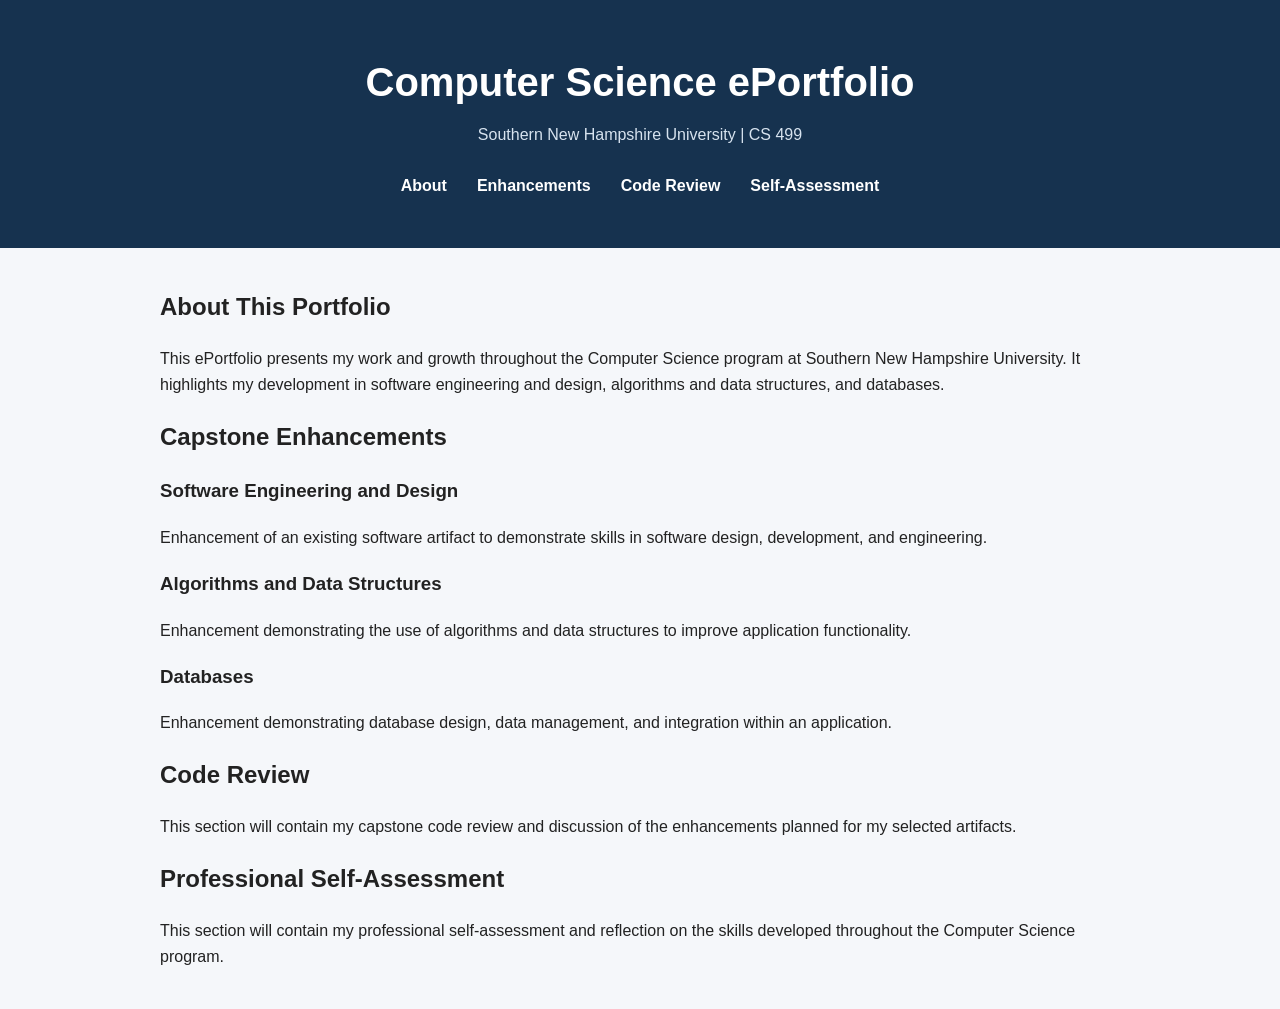
==== index.html @ 61011701 "Enhance index.html with new sections Added sections for enhancements, code review, and self-assessme" ====
<!DOCTYPE html>
<html lang="en">
<head>
    <meta charset="UTF-8">
    <meta name="viewport" content="width=device-width, initial-scale=1.0">
    <title>Computer Science ePortfolio</title>
    <link rel="stylesheet" href="css/style.css">
</head>
<body>
    <header class="site-header">
        <div class="header-content">
            <h1>Computer Science ePortfolio</h1>
            <p>Southern New Hampshire University | CS 499</p>
            
            <nav>
                <a href="#about">About</a>
                <a href="#enhancements">Enhancements</a>
                <a href="#code-review">Code Review</a>
                <a href="#self-assessment">Self-Assessment</a>
            </nav>
        </div>
    </header>

<main>
    <section id="about">
        <h2>About This Portfolio</h2>
        <p>
            This ePortfolio presents my work and growth throughout the
            Computer Science program at Southern New Hampshire University.
            It highlights my development in software engineering and design,
            algorithms and data structures, and databases.
        </p>
    </section>

    <section id="enhancements">
        <h2>Capstone Enhancements</h2>

        <div class="enhancement-grid">
            <article class="enhancement-card">
                <h3>Software Engineering and Design</h3>
                <p>
                    Enhancement of an existing software artifact to demonstrate
                    skills in software design, development, and engineering.
                </p>
            </article>

            <article class="enhancement-card">
                <h3>Algorithms and Data Structures</h3>
                <p>
                    Enhancement demonstrating the use of algorithms and data
                    structures to improve application functionality.
                </p>
            </article>

            <article class="enhancement-card">
                <h3>Databases</h3>
                <p>
                    Enhancement demonstrating database design, data management,
                    and integration within an application.
                </p>
            </article>
        </div>
    </section>

    <section id="code-review">
        <h2>Code Review</h2>
        <p>
            This section will contain my capstone code review and discussion
            of the enhancements planned for my selected artifacts.
        </p>
    </section>

    <section id="self-assessment">
        <h2>Professional Self-Assessment</h2>
        <p>
            This section will contain my professional self-assessment and
            reflection on the skills developed throughout the Computer Science
            program.
        </p>
    </section>
</main>
</body>
</html>
---- css/style.css ----
* {
    box-sizing: border-box;
}

body {
    margin: 0;
    font-family: Arial, Helvetica, sans-serif;
    line-height: 1.6;
    color: #222;
    background-color: #f5f7fa;
}

.site-header {
    background-color: #16324f;
    color: white;
    padding: 50px 20px;
    text-align: center;
}

.header-content {
    max-width: 1000px;
    margin: 0 auto;
}

.site-header h1 {
    margin: 0;
    font-size: 2.5rem;
}

.site-header p {
    margin: 8px 0 25px;
    color: #d7e3ef;
}

nav {
    display: flex;
    justify-content: center;
    gap: 30px;
    flex-wrap: wrap;
}

nav a {
    color: white;
    text-decoration: none;
    font-weight: bold;
}

nav a:hover {
    text-decoration: underline;
}

main {
    max-width: 1000px;
    margin: 40px auto;
    padding: 0 20px;
}
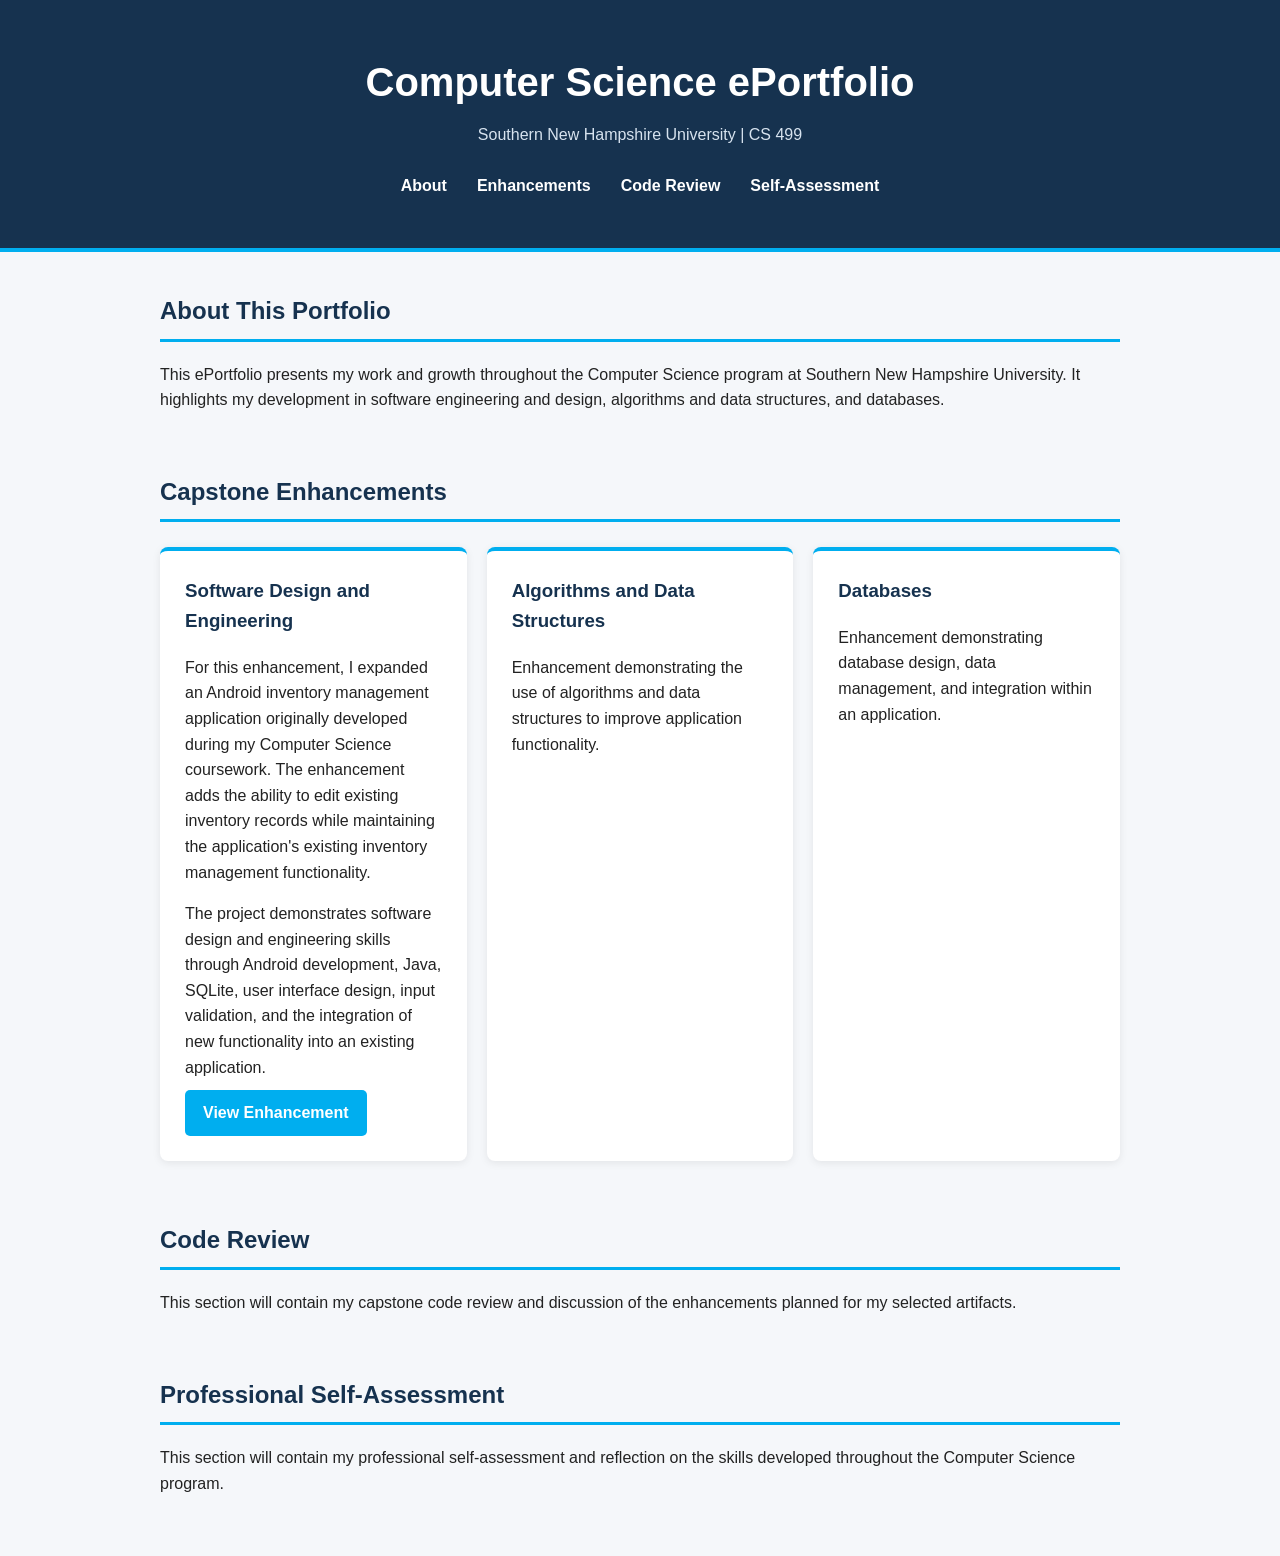
==== commit 4f028afc: "Revise enhancement description for clarity Expanded the description of the software enhancement proj" ====
--- a/index.html
+++ b/index.html
@@ -37,12 +37,27 @@
 
         <div class="enhancement-grid">
             <article class="enhancement-card">
-                <h3>Software Engineering and Design</h3>
-                <p>
-                    Enhancement of an existing software artifact to demonstrate
-                    skills in software design, development, and engineering.
-                </p>
-            </article>
+    <h3>Software Design and Engineering</h3>
+
+    <p>
+        For this enhancement, I expanded an Android inventory management
+        application originally developed during my Computer Science
+        coursework. The enhancement adds the ability to edit existing
+        inventory records while maintaining the application's existing
+        inventory management functionality.
+    </p>
+
+    <p>
+        The project demonstrates software design and engineering skills
+        through Android development, Java, SQLite, user interface design,
+        input validation, and the integration of new functionality into
+        an existing application.
+    </p>
+
+    <a href="software-engineering.html" class="button">
+        View Enhancement
+    </a>
+</article>
 
             <article class="enhancement-card">
                 <h3>Algorithms and Data Structures</h3>
--- a/css/style.css
+++ b/css/style.css
@@ -1,5 +1,9 @@
 * {
     box-sizing: border-box;
+}
+
+html {
+    scroll-behavior: smooth;
 }
 
 body {
@@ -10,11 +14,17 @@
     background-color: #f5f7fa;
 }
 
+
+/* ================================
+   Header
+   ================================ */
+
 .site-header {
     background-color: #16324f;
     color: white;
     padding: 50px 20px;
     text-align: center;
+    border-bottom: 4px solid #00AEEF;
 }
 
 .header-content {
@@ -31,6 +41,11 @@
     margin: 8px 0 25px;
     color: #d7e3ef;
 }
+
+
+/* ================================
+   Navigation
+   ================================ */
 
 nav {
     display: flex;
@@ -43,14 +58,156 @@
     color: white;
     text-decoration: none;
     font-weight: bold;
+    transition: color 0.2s ease;
 }
 
 nav a:hover {
-    text-decoration: underline;
-}
+    color: #00AEEF;
+}
+
+
+/* ================================
+   Main Content
+   ================================ */
 
 main {
     max-width: 1000px;
     margin: 40px auto;
     padding: 0 20px;
 }
+
+section {
+    margin-bottom: 60px;
+    scroll-margin-top: 20px;
+}
+
+section h2 {
+    color: #16324f;
+    border-bottom: 3px solid #00AEEF;
+    padding-bottom: 8px;
+    margin-bottom: 20px;
+}
+
+
+/* ================================
+   Enhancement Cards
+   ================================ */
+
+.enhancement-grid {
+    display: grid;
+    grid-template-columns: repeat(3, 1fr);
+    gap: 20px;
+    margin-top: 25px;
+}
+
+.enhancement-card {
+    background-color: white;
+    padding: 25px;
+    border-radius: 8px;
+    border-top: 4px solid #00AEEF;
+    box-shadow: 0 2px 8px rgba(0, 0, 0, 0.08);
+    transition:
+        transform 0.2s ease,
+        box-shadow 0.2s ease;
+}
+
+.enhancement-card:hover {
+    transform: translateY(-4px);
+    box-shadow: 0 6px 16px rgba(0, 0, 0, 0.12);
+}
+
+.enhancement-card h3 {
+    margin-top: 0;
+    color: #16324f;
+}
+
+.enhancement-card p {
+    margin-bottom: 0;
+}
+
+
+/* ================================
+   Links
+   ================================ */
+
+main a {
+    color: #007fae;
+    text-decoration: none;
+}
+
+main a:hover {
+    color: #00AEEF;
+    text-decoration: underline;
+}
+
+
+/* ================================
+   Buttons
+   ================================ */
+
+.button {
+    display: inline-block;
+    background-color: #00AEEF;
+    color: #ffffff;
+    padding: 10px 18px;
+    margin-top: 10px;
+    border-radius: 5px;
+    text-decoration: none;
+    font-weight: bold;
+    transition:
+        background-color 0.2s ease,
+        transform 0.2s ease;
+}
+
+.button:hover {
+    background-color: #008fc4;
+    color: #ffffff;
+    text-decoration: none;
+    transform: translateY(-2px);
+}
+
+
+/* ================================
+   Footer
+   ================================ */
+
+footer {
+    background-color: #16324f;
+    color: #d7e3ef;
+    text-align: center;
+    padding: 25px 20px;
+    margin-top: 60px;
+    border-top: 4px solid #00AEEF;
+}
+
+footer p {
+    margin: 0;
+}
+
+
+/* ================================
+   Mobile / Responsive Layout
+   ================================ */
+
+@media (max-width: 750px) {
+
+    .site-header {
+        padding: 35px 20px;
+    }
+
+    .site-header h1 {
+        font-size: 2rem;
+    }
+
+    nav {
+        gap: 15px;
+    }
+
+    .enhancement-grid {
+        grid-template-columns: 1fr;
+    }
+
+    main {
+        margin-top: 30px;
+    }
+}
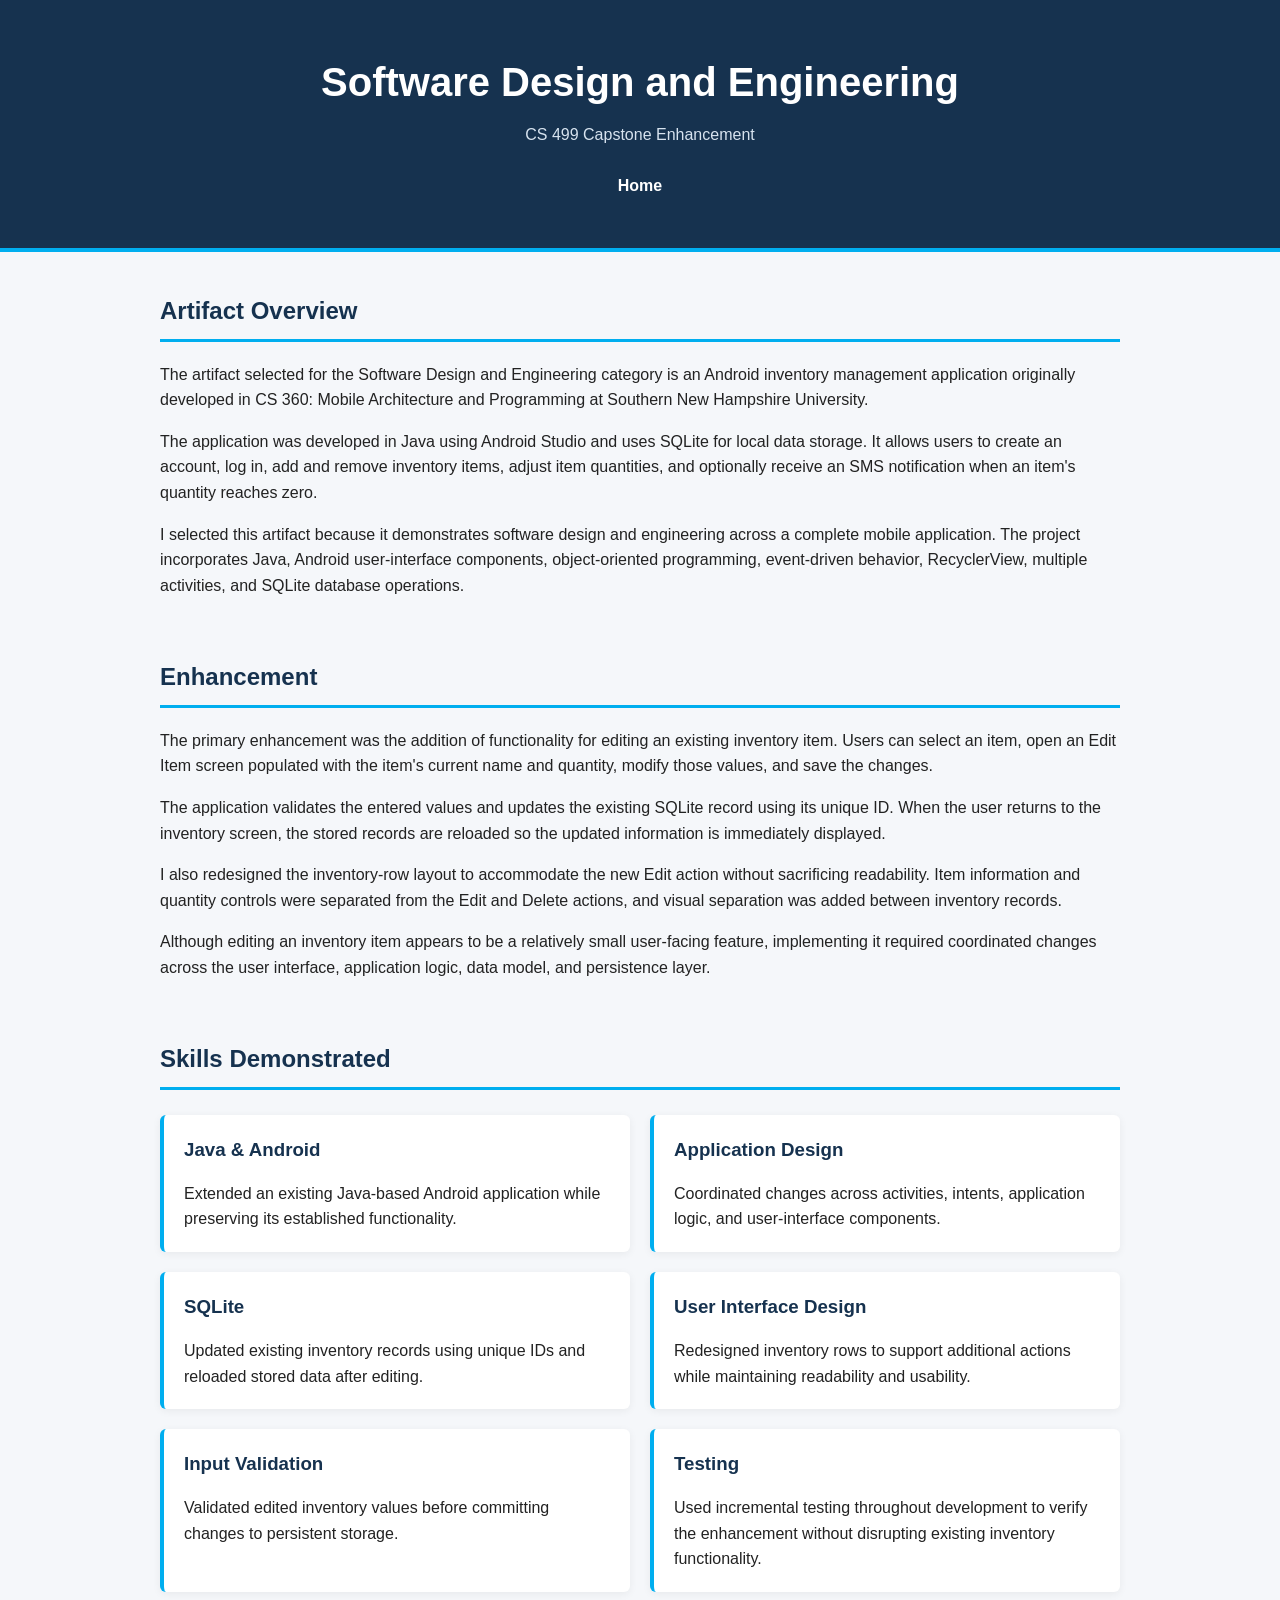
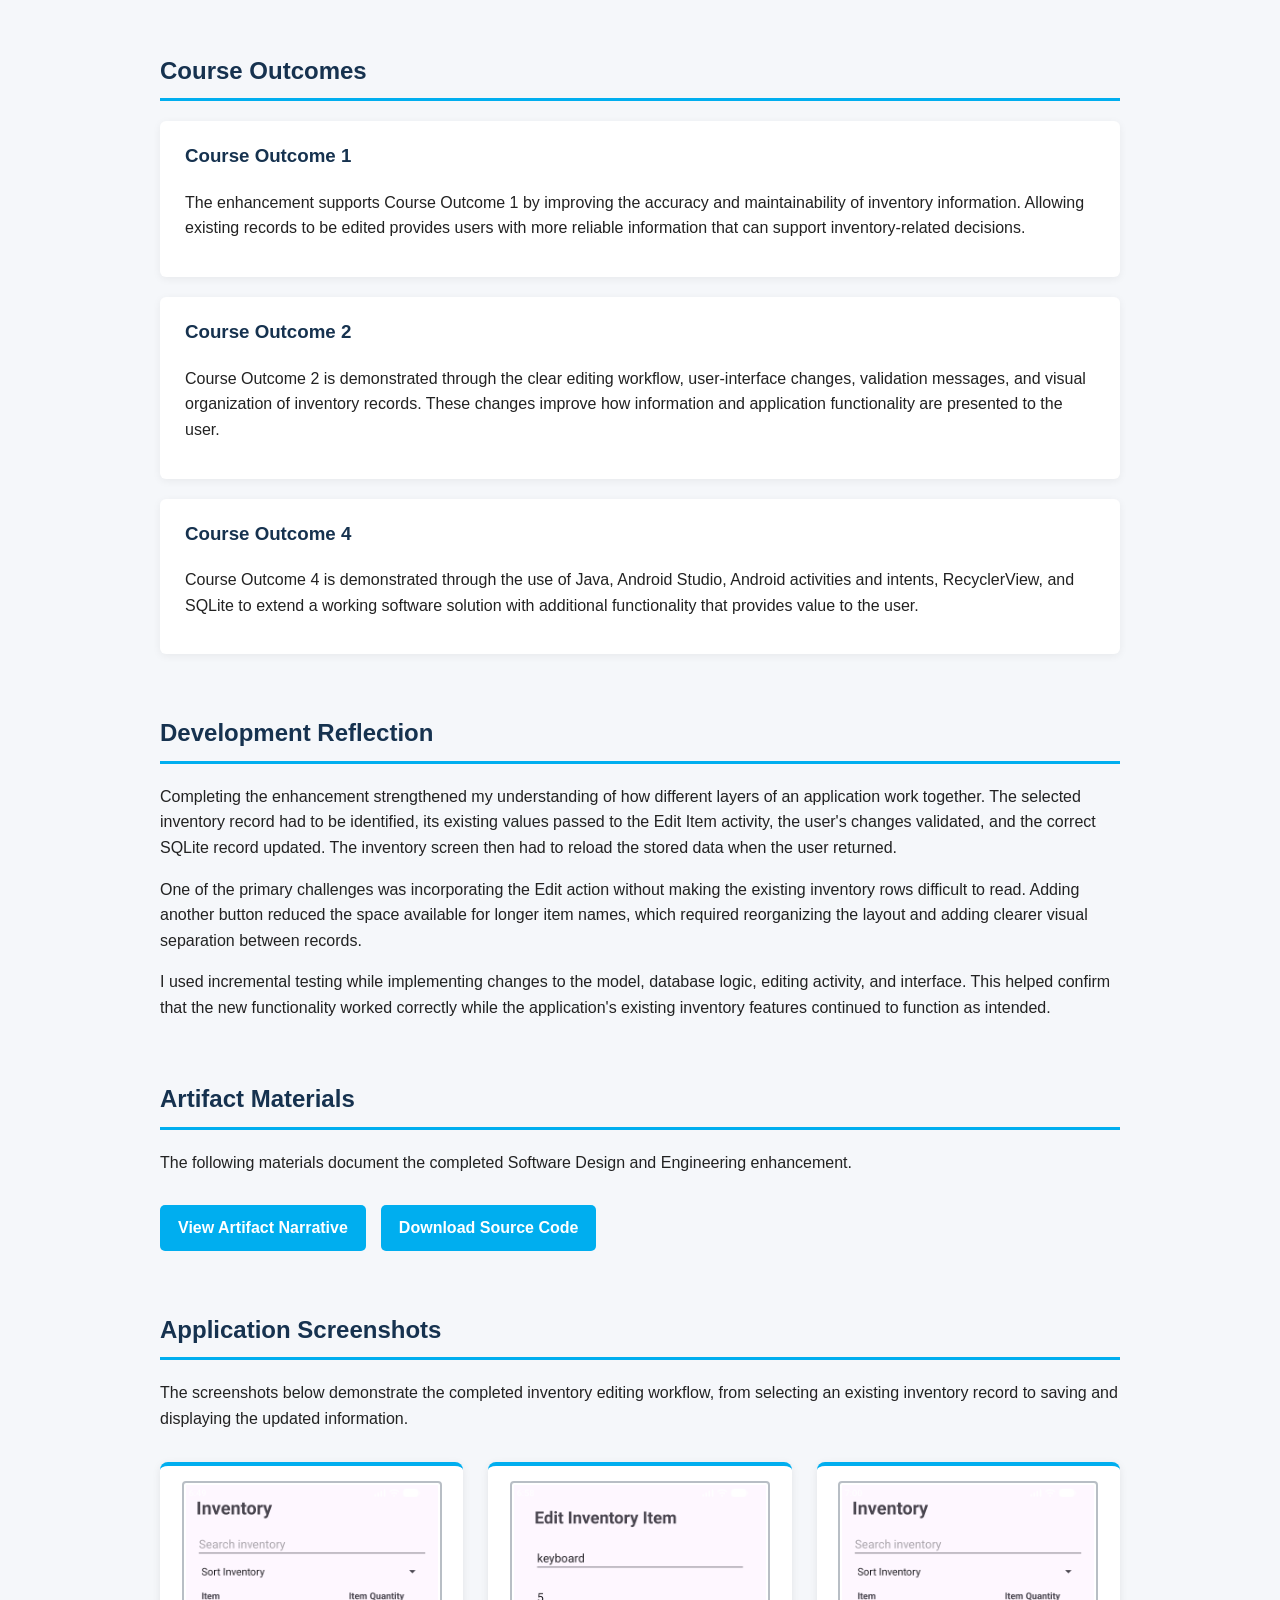
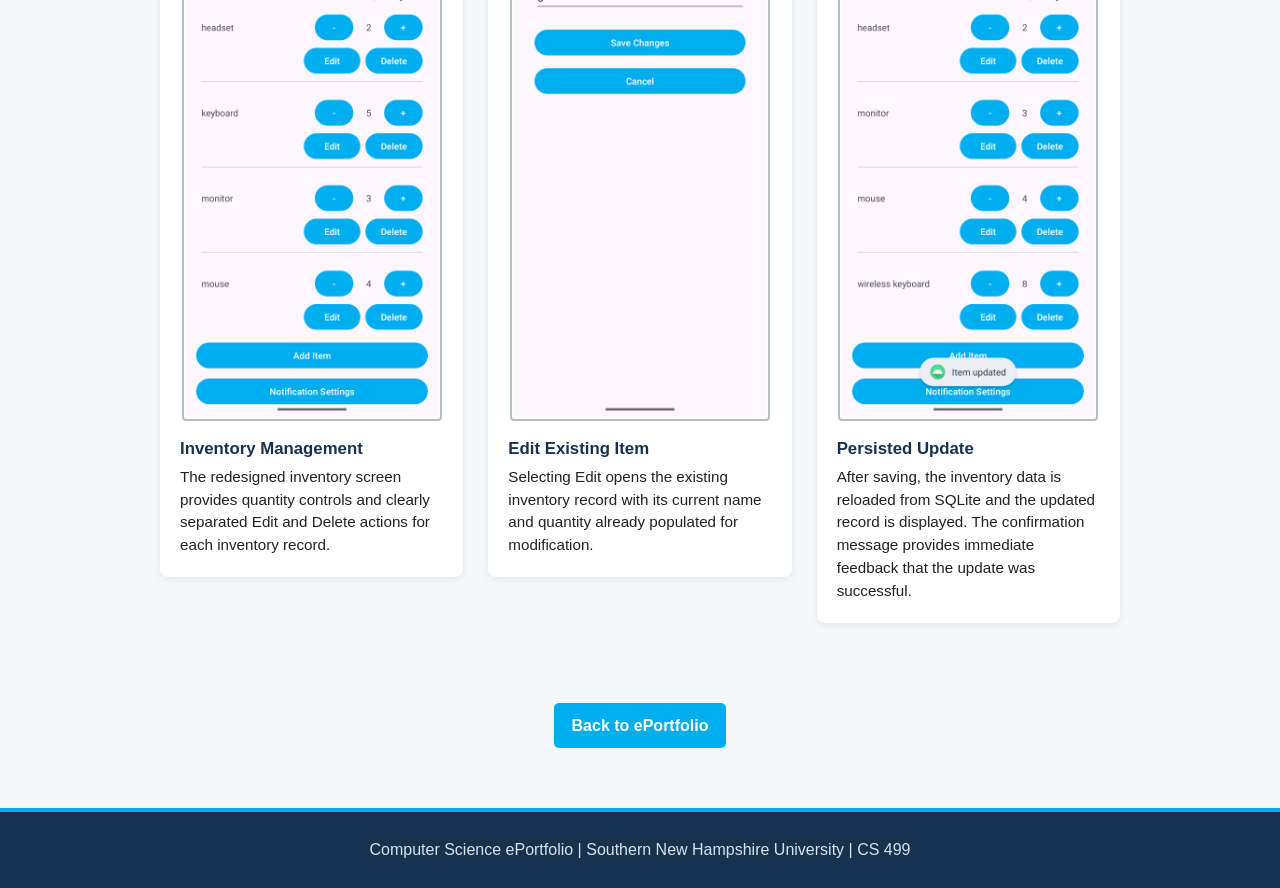
==== commit 727f3a42: "Revise ePortfolio for Software Design and Engineering Updated the title and header content to reflec" ====
--- a/index.html
+++ b/index.html
@@ -3,96 +3,310 @@
 <head>
     <meta charset="UTF-8">
     <meta name="viewport" content="width=device-width, initial-scale=1.0">
-    <title>Computer Science ePortfolio</title>
+
+    <title>Software Design and Engineering | Computer Science ePortfolio</title>
+
     <link rel="stylesheet" href="css/style.css">
 </head>
+
 <body>
+
     <header class="site-header">
         <div class="header-content">
-            <h1>Computer Science ePortfolio</h1>
-            <p>Southern New Hampshire University | CS 499</p>
-            
+            <h1>Software Design and Engineering</h1>
+            <p>CS 499 Capstone Enhancement</p>
+
             <nav>
-                <a href="#about">About</a>
-                <a href="#enhancements">Enhancements</a>
-                <a href="#code-review">Code Review</a>
-                <a href="#self-assessment">Self-Assessment</a>
+                <a href="index.html">Home</a>
             </nav>
         </div>
     </header>
 
-<main>
-    <section id="about">
-        <h2>About This Portfolio</h2>
+
+    <main>
+
+        <!-- Artifact Overview -->
+        <section id="overview">
+            <h2>Artifact Overview</h2>
+
+            <p>
+                The artifact selected for the Software Design and Engineering
+                category is an Android inventory management application
+                originally developed in CS 360: Mobile Architecture and
+                Programming at Southern New Hampshire University.
+            </p>
+
+            <p>
+                The application was developed in Java using Android Studio and
+                uses SQLite for local data storage. It allows users to create
+                an account, log in, add and remove inventory items, adjust item
+                quantities, and optionally receive an SMS notification when an
+                item's quantity reaches zero.
+            </p>
+
+            <p>
+                I selected this artifact because it demonstrates software
+                design and engineering across a complete mobile application.
+                The project incorporates Java, Android user-interface
+                components, object-oriented programming, event-driven
+                behavior, RecyclerView, multiple activities, and SQLite
+                database operations.
+            </p>
+        </section>
+
+
+        <!-- Enhancement -->
+        <section id="enhancement">
+            <h2>Enhancement</h2>
+
+            <p>
+                The primary enhancement was the addition of functionality for
+                editing an existing inventory item. Users can select an item,
+                open an Edit Item screen populated with the item's current name
+                and quantity, modify those values, and save the changes.
+            </p>
+
+            <p>
+                The application validates the entered values and updates the
+                existing SQLite record using its unique ID. When the user
+                returns to the inventory screen, the stored records are
+                reloaded so the updated information is immediately displayed.
+            </p>
+
+            <p>
+                I also redesigned the inventory-row layout to accommodate the
+                new Edit action without sacrificing readability. Item
+                information and quantity controls were separated from the Edit
+                and Delete actions, and visual separation was added between
+                inventory records.
+            </p>
+
+            <p>
+                Although editing an inventory item appears to be a relatively
+                small user-facing feature, implementing it required coordinated
+                changes across the user interface, application logic, data
+                model, and persistence layer.
+            </p>
+        </section>
+
+
+        <!-- Skills -->
+        <section id="skills">
+            <h2>Skills Demonstrated</h2>
+
+            <div class="skills-grid">
+
+                <div class="skill-item">
+                    <h3>Java & Android</h3>
+                    <p>
+                        Extended an existing Java-based Android application
+                        while preserving its established functionality.
+                    </p>
+                </div>
+
+                <div class="skill-item">
+                    <h3>Application Design</h3>
+                    <p>
+                        Coordinated changes across activities, intents,
+                        application logic, and user-interface components.
+                    </p>
+                </div>
+
+                <div class="skill-item">
+                    <h3>SQLite</h3>
+                    <p>
+                        Updated existing inventory records using unique IDs and
+                        reloaded stored data after editing.
+                    </p>
+                </div>
+
+                <div class="skill-item">
+                    <h3>User Interface Design</h3>
+                    <p>
+                        Redesigned inventory rows to support additional actions
+                        while maintaining readability and usability.
+                    </p>
+                </div>
+
+                <div class="skill-item">
+                    <h3>Input Validation</h3>
+                    <p>
+                        Validated edited inventory values before committing
+                        changes to persistent storage.
+                    </p>
+                </div>
+
+                <div class="skill-item">
+                    <h3>Testing</h3>
+                    <p>
+                        Used incremental testing throughout development to
+                        verify the enhancement without disrupting existing
+                        inventory functionality.
+                    </p>
+                </div>
+
+            </div>
+        </section>
+
+
+        <!-- Course Outcomes -->
+        <section id="outcomes">
+            <h2>Course Outcomes</h2>
+
+            <div class="outcome">
+                <h3>Course Outcome 1</h3>
+
+                <p>
+                    The enhancement supports Course Outcome 1 by improving the
+                    accuracy and maintainability of inventory information.
+                    Allowing existing records to be edited provides users with
+                    more reliable information that can support
+                    inventory-related decisions.
+                </p>
+            </div>
+
+            <div class="outcome">
+                <h3>Course Outcome 2</h3>
+
+                <p>
+                    Course Outcome 2 is demonstrated through the clear editing
+                    workflow, user-interface changes, validation messages, and
+                    visual organization of inventory records. These changes
+                    improve how information and application functionality are
+                    presented to the user.
+                </p>
+            </div>
+
+            <div class="outcome">
+                <h3>Course Outcome 4</h3>
+
+                <p>
+                    Course Outcome 4 is demonstrated through the use of Java,
+                    Android Studio, Android activities and intents,
+                    RecyclerView, and SQLite to extend a working software
+                    solution with additional functionality that provides value
+                    to the user.
+                </p>
+            </div>
+        </section>
+
+
+        <!-- Development Reflection -->
+        <section id="reflection">
+            <h2>Development Reflection</h2>
+
+            <p>
+                Completing the enhancement strengthened my understanding of how
+                different layers of an application work together. The selected
+                inventory record had to be identified, its existing values
+                passed to the Edit Item activity, the user's changes validated,
+                and the correct SQLite record updated. The inventory screen
+                then had to reload the stored data when the user returned.
+            </p>
+
+            <p>
+                One of the primary challenges was incorporating the Edit action
+                without making the existing inventory rows difficult to read.
+                Adding another button reduced the space available for longer
+                item names, which required reorganizing the layout and adding
+                clearer visual separation between records.
+            </p>
+
+            <p>
+                I used incremental testing while implementing changes to the
+                model, database logic, editing activity, and interface. This
+                helped confirm that the new functionality worked correctly
+                while the application's existing inventory features continued
+                to function as intended.
+            </p>
+        </section>
+
+
+        <!-- Artifact Materials -->
+        <section id="artifact">
+            <h2>Artifact Materials</h2>
+
+            <p>
+                The following materials document the completed Software Design
+                and Engineering enhancement.
+            </p>
+
+            <div class="artifact-links">
+                <a href="documents/software-engineering-narrative.pdf" class="button">View Artifact Narrative</a>
+                <a href="artifacts/inventory_management_android.zip" class="button">Download Source Code</a>
+            </div>
+        </section>
+
+
+        <!-- Screenshots -->
+        <section id="screenshots">
+    <h2>Application Screenshots</h2>
+
+    <p>
+        The screenshots below demonstrate the completed inventory editing
+        workflow, from selecting an existing inventory record to saving and
+        displaying the updated information.
+    </p>
+
+    <div class="screenshot-grid">
+
+        <figure class="screenshot-card">
+            <img
+                src="images/inventory_screen.png"
+                alt="Inventory screen showing item quantities and Edit and Delete controls">
+
+            <figcaption>
+                <strong>Inventory Management</strong>
+                The redesigned inventory screen provides quantity controls
+                and clearly separated Edit and Delete actions for each
+                inventory record.
+            </figcaption>
+        </figure>
+
+        <figure class="screenshot-card">
+            <img
+                src="images/edit_item.png"
+                alt="Edit Inventory Item screen populated with an existing item's name and quantity">
+
+            <figcaption>
+                <strong>Edit Existing Item</strong>
+                Selecting Edit opens the existing inventory record with its
+                current name and quantity already populated for modification.
+            </figcaption>
+        </figure>
+
+        <figure class="screenshot-card">
+            <img
+                src="images/inventory_updated.png"
+                alt="Inventory screen showing an updated wireless keyboard record with confirmation message">
+
+            <figcaption>
+                <strong>Persisted Update</strong>
+                After saving, the inventory data is reloaded from SQLite and
+                the updated record is displayed. The confirmation message
+                provides immediate feedback that the update was successful.
+            </figcaption>
+        </figure>
+
+    </div>
+</section>
+
+
+        <!-- Back -->
+        <section class="portfolio-return">
+            <a href="index.html" class="button">Back to ePortfolio</a>
+        </section>
+
+    </main>
+
+
+    <footer>
         <p>
-            This ePortfolio presents my work and growth throughout the
-            Computer Science program at Southern New Hampshire University.
-            It highlights my development in software engineering and design,
-            algorithms and data structures, and databases.
+            Computer Science ePortfolio |
+            Southern New Hampshire University |
+            CS 499
         </p>
-    </section>
-
-    <section id="enhancements">
-        <h2>Capstone Enhancements</h2>
-
-        <div class="enhancement-grid">
-            <article class="enhancement-card">
-    <h3>Software Design and Engineering</h3>
-
-    <p>
-        For this enhancement, I expanded an Android inventory management
-        application originally developed during my Computer Science
-        coursework. The enhancement adds the ability to edit existing
-        inventory records while maintaining the application's existing
-        inventory management functionality.
-    </p>
-
-    <p>
-        The project demonstrates software design and engineering skills
-        through Android development, Java, SQLite, user interface design,
-        input validation, and the integration of new functionality into
-        an existing application.
-    </p>
-
-    <a href="software-engineering.html" class="button">
-        View Enhancement
-    </a>
-</article>
-
-            <article class="enhancement-card">
-                <h3>Algorithms and Data Structures</h3>
-                <p>
-                    Enhancement demonstrating the use of algorithms and data
-                    structures to improve application functionality.
-                </p>
-            </article>
-
-            <article class="enhancement-card">
-                <h3>Databases</h3>
-                <p>
-                    Enhancement demonstrating database design, data management,
-                    and integration within an application.
-                </p>
-            </article>
-        </div>
-    </section>
-
-    <section id="code-review">
-        <h2>Code Review</h2>
-        <p>
-            This section will contain my capstone code review and discussion
-            of the enhancements planned for my selected artifacts.
-        </p>
-    </section>
-
-    <section id="self-assessment">
-        <h2>Professional Self-Assessment</h2>
-        <p>
-            This section will contain my professional self-assessment and
-            reflection on the skills developed throughout the Computer Science
-            program.
-        </p>
-    </section>
-</main>
+    </footer>
+
 </body>
 </html>
--- a/css/style.css
+++ b/css/style.css
@@ -211,3 +211,127 @@
         margin-top: 30px;
     }
 }
+
+/* ================================
+   Artifact Page
+   ================================ */
+
+.skills-grid {
+    display: grid;
+    grid-template-columns: repeat(2, 1fr);
+    gap: 20px;
+    margin-top: 25px;
+}
+
+.skill-item {
+    background-color: white;
+    padding: 20px;
+    border-left: 4px solid #00AEEF;
+    border-radius: 6px;
+    box-shadow: 0 2px 8px rgba(0, 0, 0, 0.06);
+}
+
+.skill-item h3 {
+    color: #16324f;
+    margin-top: 0;
+    margin-bottom: 8px;
+}
+
+.skill-item p {
+    margin-bottom: 0;
+}
+
+.outcome {
+    background-color: white;
+    padding: 20px 25px;
+    margin-bottom: 20px;
+    border-radius: 6px;
+    box-shadow: 0 2px 8px rgba(0, 0, 0, 0.06);
+}
+
+.outcome h3 {
+    color: #16324f;
+    margin-top: 0;
+}
+
+.artifact-links {
+    display: flex;
+    gap: 15px;
+    flex-wrap: wrap;
+    margin-top: 20px;
+}
+
+.portfolio-return {
+    text-align: center;
+    margin-top: 70px;
+}
+
+@media (max-width: 750px) {
+
+    .skills-grid {
+        grid-template-columns: 1fr;
+    }
+}
+
+/* ================================
+   Application Screenshots
+   ================================ */
+
+.screenshot-grid {
+    display: grid;
+    grid-template-columns: repeat(3, minmax(0, 1fr));
+    gap: 25px;
+    margin-top: 30px;
+    align-items: start;
+}
+
+.screenshot-card {
+    margin: 0;
+    background-color: white;
+    padding: 15px;
+    border-radius: 8px;
+    border-top: 4px solid #00AEEF;
+    box-shadow: 0 2px 8px rgba(0, 0, 0, 0.08);
+}
+
+.screenshot-card img {
+    display: block;
+    width: 100%;
+    max-width: 260px;
+    height: auto;
+    margin: 0 auto;
+
+    border: 2px solid #b8bec5;
+    padding: 2px;
+    background-color: #ffffff;
+    border-radius: 4px;
+}
+
+.screenshot-card figcaption {
+    padding: 15px 5px 5px;
+    font-size: 0.95rem;
+    line-height: 1.5;
+}
+
+.screenshot-card figcaption strong {
+    display: block;
+    color: #16324f;
+    font-size: 1.05rem;
+    margin-bottom: 5px;
+}
+
+@media (max-width: 750px) {
+    .screenshot-grid {
+        grid-template-columns: 1fr;
+    }
+
+    .screenshot-card {
+        max-width: 450px;
+        margin-left: auto;
+        margin-right: auto;
+    }
+
+    .screenshot-card img {
+        max-width: 300px;
+    }
+}
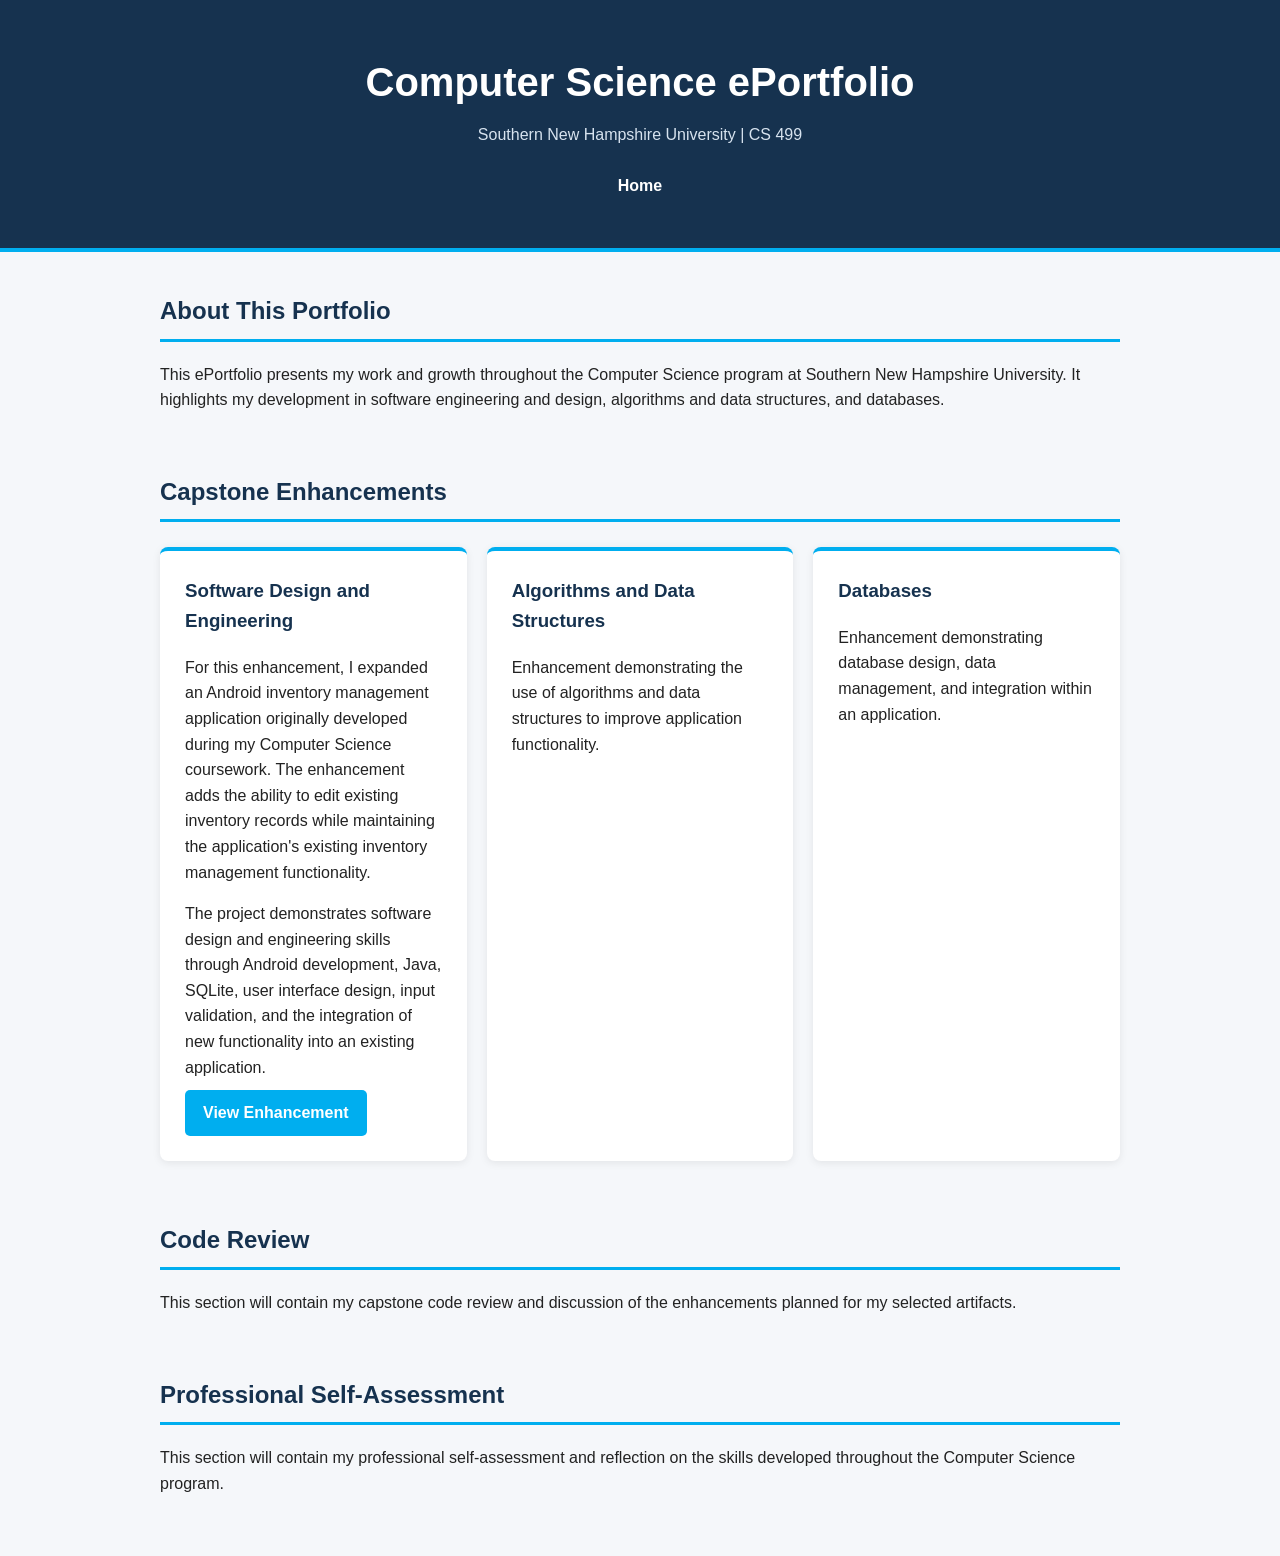
==== commit c4cdbfe2: "Revise ePortfolio title and add new sections Updated the title and header content for clarity. Added" ====
--- a/index.html
+++ b/index.html
@@ -3,310 +3,93 @@
 <head>
     <meta charset="UTF-8">
     <meta name="viewport" content="width=device-width, initial-scale=1.0">
-
-    <title>Software Design and Engineering | Computer Science ePortfolio</title>
-
+    <title>Computer Science ePortfolio</title>
     <link rel="stylesheet" href="css/style.css">
 </head>
-
 <body>
-
     <header class="site-header">
         <div class="header-content">
-            <h1>Software Design and Engineering</h1>
-            <p>CS 499 Capstone Enhancement</p>
-
+            <h1>Computer Science ePortfolio</h1>
+            <p>Southern New Hampshire University | CS 499</p>
+            
             <nav>
                 <a href="index.html">Home</a>
             </nav>
         </div>
     </header>
 
+<main>
+    <section id="about">
+        <h2>About This Portfolio</h2>
+        <p>
+            This ePortfolio presents my work and growth throughout the
+            Computer Science program at Southern New Hampshire University.
+            It highlights my development in software engineering and design,
+            algorithms and data structures, and databases.
+        </p>
+    </section>
 
-    <main>
+    <section id="enhancements">
+        <h2>Capstone Enhancements</h2>
 
-        <!-- Artifact Overview -->
-        <section id="overview">
-            <h2>Artifact Overview</h2>
-
-            <p>
-                The artifact selected for the Software Design and Engineering
-                category is an Android inventory management application
-                originally developed in CS 360: Mobile Architecture and
-                Programming at Southern New Hampshire University.
-            </p>
-
-            <p>
-                The application was developed in Java using Android Studio and
-                uses SQLite for local data storage. It allows users to create
-                an account, log in, add and remove inventory items, adjust item
-                quantities, and optionally receive an SMS notification when an
-                item's quantity reaches zero.
-            </p>
-
-            <p>
-                I selected this artifact because it demonstrates software
-                design and engineering across a complete mobile application.
-                The project incorporates Java, Android user-interface
-                components, object-oriented programming, event-driven
-                behavior, RecyclerView, multiple activities, and SQLite
-                database operations.
-            </p>
-        </section>
-
-
-        <!-- Enhancement -->
-        <section id="enhancement">
-            <h2>Enhancement</h2>
-
-            <p>
-                The primary enhancement was the addition of functionality for
-                editing an existing inventory item. Users can select an item,
-                open an Edit Item screen populated with the item's current name
-                and quantity, modify those values, and save the changes.
-            </p>
-
-            <p>
-                The application validates the entered values and updates the
-                existing SQLite record using its unique ID. When the user
-                returns to the inventory screen, the stored records are
-                reloaded so the updated information is immediately displayed.
-            </p>
-
-            <p>
-                I also redesigned the inventory-row layout to accommodate the
-                new Edit action without sacrificing readability. Item
-                information and quantity controls were separated from the Edit
-                and Delete actions, and visual separation was added between
-                inventory records.
-            </p>
-
-            <p>
-                Although editing an inventory item appears to be a relatively
-                small user-facing feature, implementing it required coordinated
-                changes across the user interface, application logic, data
-                model, and persistence layer.
-            </p>
-        </section>
-
-
-        <!-- Skills -->
-        <section id="skills">
-            <h2>Skills Demonstrated</h2>
-
-            <div class="skills-grid">
-
-                <div class="skill-item">
-                    <h3>Java & Android</h3>
-                    <p>
-                        Extended an existing Java-based Android application
-                        while preserving its established functionality.
-                    </p>
-                </div>
-
-                <div class="skill-item">
-                    <h3>Application Design</h3>
-                    <p>
-                        Coordinated changes across activities, intents,
-                        application logic, and user-interface components.
-                    </p>
-                </div>
-
-                <div class="skill-item">
-                    <h3>SQLite</h3>
-                    <p>
-                        Updated existing inventory records using unique IDs and
-                        reloaded stored data after editing.
-                    </p>
-                </div>
-
-                <div class="skill-item">
-                    <h3>User Interface Design</h3>
-                    <p>
-                        Redesigned inventory rows to support additional actions
-                        while maintaining readability and usability.
-                    </p>
-                </div>
-
-                <div class="skill-item">
-                    <h3>Input Validation</h3>
-                    <p>
-                        Validated edited inventory values before committing
-                        changes to persistent storage.
-                    </p>
-                </div>
-
-                <div class="skill-item">
-                    <h3>Testing</h3>
-                    <p>
-                        Used incremental testing throughout development to
-                        verify the enhancement without disrupting existing
-                        inventory functionality.
-                    </p>
-                </div>
-
-            </div>
-        </section>
-
-
-        <!-- Course Outcomes -->
-        <section id="outcomes">
-            <h2>Course Outcomes</h2>
-
-            <div class="outcome">
-                <h3>Course Outcome 1</h3>
-
-                <p>
-                    The enhancement supports Course Outcome 1 by improving the
-                    accuracy and maintainability of inventory information.
-                    Allowing existing records to be edited provides users with
-                    more reliable information that can support
-                    inventory-related decisions.
-                </p>
-            </div>
-
-            <div class="outcome">
-                <h3>Course Outcome 2</h3>
-
-                <p>
-                    Course Outcome 2 is demonstrated through the clear editing
-                    workflow, user-interface changes, validation messages, and
-                    visual organization of inventory records. These changes
-                    improve how information and application functionality are
-                    presented to the user.
-                </p>
-            </div>
-
-            <div class="outcome">
-                <h3>Course Outcome 4</h3>
-
-                <p>
-                    Course Outcome 4 is demonstrated through the use of Java,
-                    Android Studio, Android activities and intents,
-                    RecyclerView, and SQLite to extend a working software
-                    solution with additional functionality that provides value
-                    to the user.
-                </p>
-            </div>
-        </section>
-
-
-        <!-- Development Reflection -->
-        <section id="reflection">
-            <h2>Development Reflection</h2>
-
-            <p>
-                Completing the enhancement strengthened my understanding of how
-                different layers of an application work together. The selected
-                inventory record had to be identified, its existing values
-                passed to the Edit Item activity, the user's changes validated,
-                and the correct SQLite record updated. The inventory screen
-                then had to reload the stored data when the user returned.
-            </p>
-
-            <p>
-                One of the primary challenges was incorporating the Edit action
-                without making the existing inventory rows difficult to read.
-                Adding another button reduced the space available for longer
-                item names, which required reorganizing the layout and adding
-                clearer visual separation between records.
-            </p>
-
-            <p>
-                I used incremental testing while implementing changes to the
-                model, database logic, editing activity, and interface. This
-                helped confirm that the new functionality worked correctly
-                while the application's existing inventory features continued
-                to function as intended.
-            </p>
-        </section>
-
-
-        <!-- Artifact Materials -->
-        <section id="artifact">
-            <h2>Artifact Materials</h2>
-
-            <p>
-                The following materials document the completed Software Design
-                and Engineering enhancement.
-            </p>
-
-            <div class="artifact-links">
-                <a href="documents/software-engineering-narrative.pdf" class="button">View Artifact Narrative</a>
-                <a href="artifacts/inventory_management_android.zip" class="button">Download Source Code</a>
-            </div>
-        </section>
-
-
-        <!-- Screenshots -->
-        <section id="screenshots">
-    <h2>Application Screenshots</h2>
+        <div class="enhancement-grid">
+            <article class="enhancement-card">
+    <h3>Software Design and Engineering</h3>
 
     <p>
-        The screenshots below demonstrate the completed inventory editing
-        workflow, from selecting an existing inventory record to saving and
-        displaying the updated information.
+        For this enhancement, I expanded an Android inventory management
+        application originally developed during my Computer Science
+        coursework. The enhancement adds the ability to edit existing
+        inventory records while maintaining the application's existing
+        inventory management functionality.
     </p>
 
-    <div class="screenshot-grid">
+    <p>
+        The project demonstrates software design and engineering skills
+        through Android development, Java, SQLite, user interface design,
+        input validation, and the integration of new functionality into
+        an existing application.
+    </p>
 
-        <figure class="screenshot-card">
-            <img
-                src="images/inventory_screen.png"
-                alt="Inventory screen showing item quantities and Edit and Delete controls">
+    <a href="software-engineering.html" class="button">
+        View Enhancement
+    </a>
+</article>
 
-            <figcaption>
-                <strong>Inventory Management</strong>
-                The redesigned inventory screen provides quantity controls
-                and clearly separated Edit and Delete actions for each
-                inventory record.
-            </figcaption>
-        </figure>
+            <article class="enhancement-card">
+                <h3>Algorithms and Data Structures</h3>
+                <p>
+                    Enhancement demonstrating the use of algorithms and data
+                    structures to improve application functionality.
+                </p>
+            </article>
 
-        <figure class="screenshot-card">
-            <img
-                src="images/edit_item.png"
-                alt="Edit Inventory Item screen populated with an existing item's name and quantity">
+            <article class="enhancement-card">
+                <h3>Databases</h3>
+                <p>
+                    Enhancement demonstrating database design, data management,
+                    and integration within an application.
+                </p>
+            </article>
+        </div>
+    </section>
 
-            <figcaption>
-                <strong>Edit Existing Item</strong>
-                Selecting Edit opens the existing inventory record with its
-                current name and quantity already populated for modification.
-            </figcaption>
-        </figure>
+    <section id="code-review">
+        <h2>Code Review</h2>
+        <p>
+            This section will contain my capstone code review and discussion
+            of the enhancements planned for my selected artifacts.
+        </p>
+    </section>
 
-        <figure class="screenshot-card">
-            <img
-                src="images/inventory_updated.png"
-                alt="Inventory screen showing an updated wireless keyboard record with confirmation message">
-
-            <figcaption>
-                <strong>Persisted Update</strong>
-                After saving, the inventory data is reloaded from SQLite and
-                the updated record is displayed. The confirmation message
-                provides immediate feedback that the update was successful.
-            </figcaption>
-        </figure>
-
-    </div>
-</section>
-
-
-        <!-- Back -->
-        <section class="portfolio-return">
-            <a href="index.html" class="button">Back to ePortfolio</a>
-        </section>
-
-    </main>
-
-
-    <footer>
+    <section id="self-assessment">
+        <h2>Professional Self-Assessment</h2>
         <p>
-            Computer Science ePortfolio |
-            Southern New Hampshire University |
-            CS 499
+            This section will contain my professional self-assessment and
+            reflection on the skills developed throughout the Computer Science
+            program.
         </p>
-    </footer>
-
+    </section>
+</main>
 </body>
 </html>
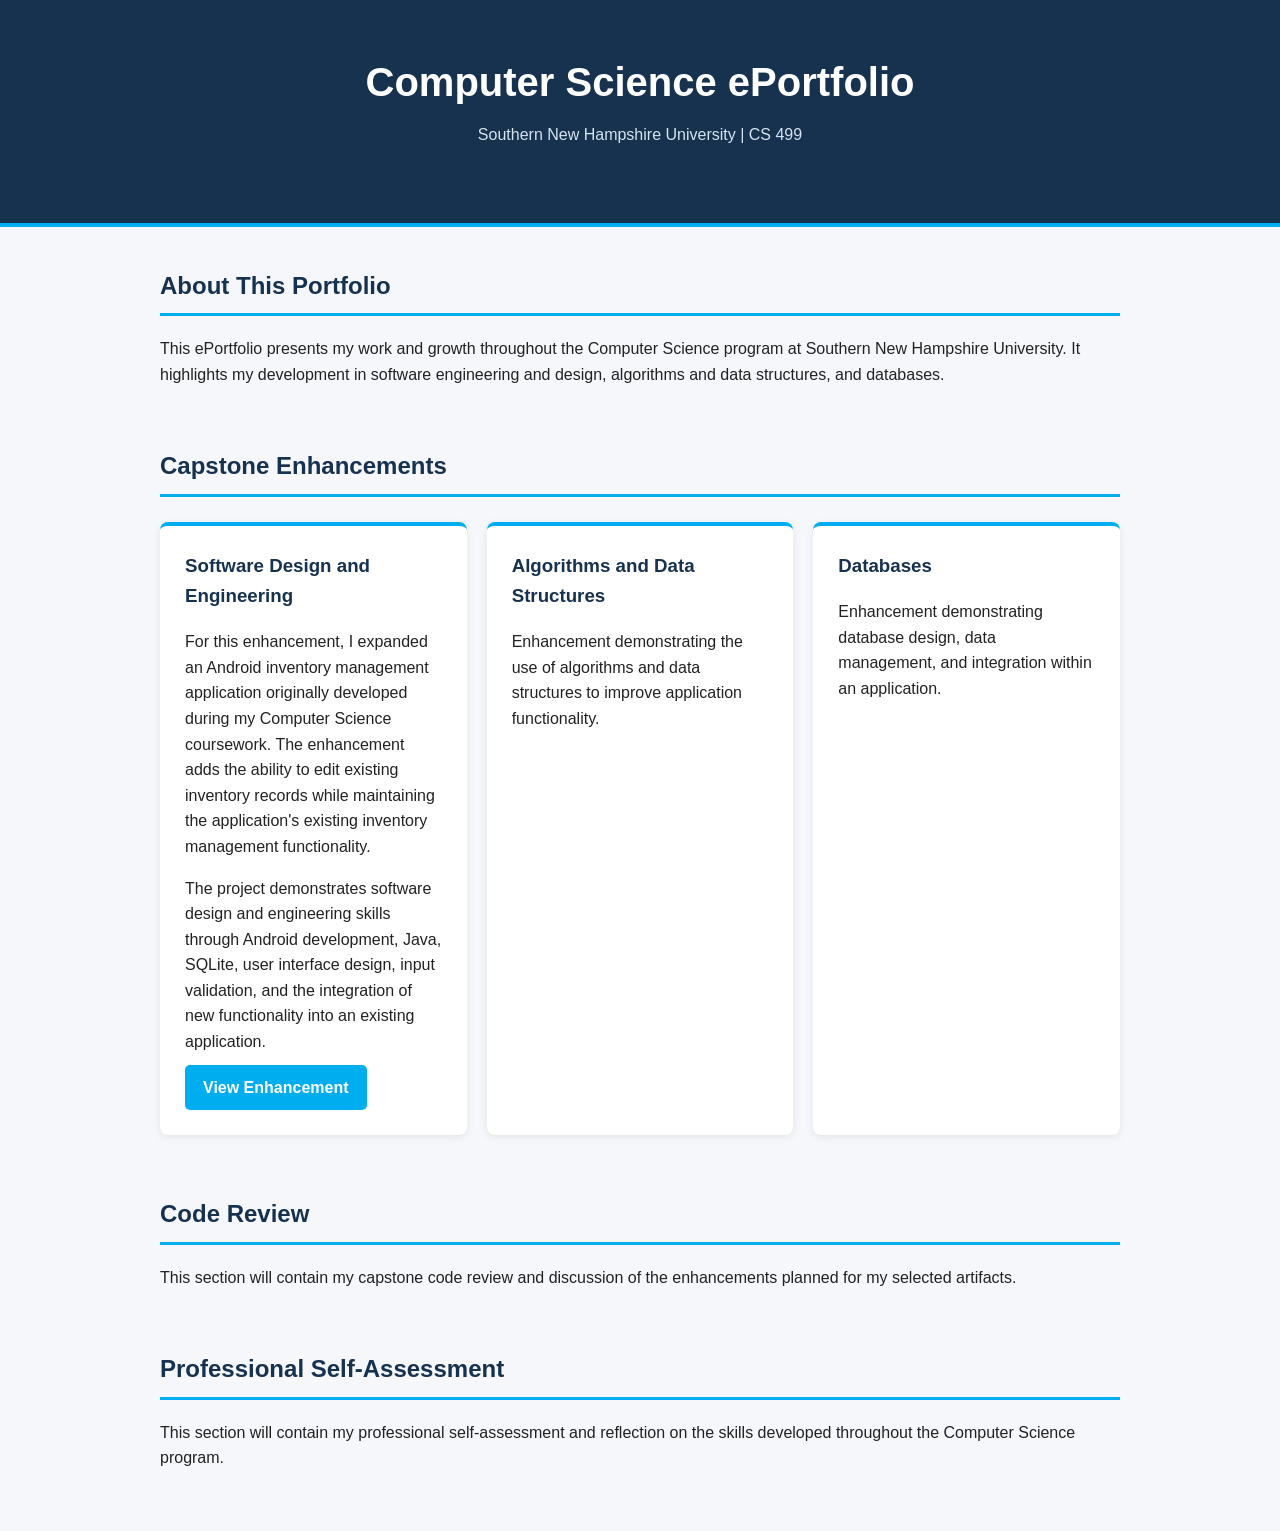
==== commit ced50340: "Remove Home link from navigation" ====
--- a/index.html
+++ b/index.html
@@ -13,7 +13,6 @@
             <p>Southern New Hampshire University | CS 499</p>
             
             <nav>
-                <a href="index.html">Home</a>
             </nav>
         </div>
     </header>
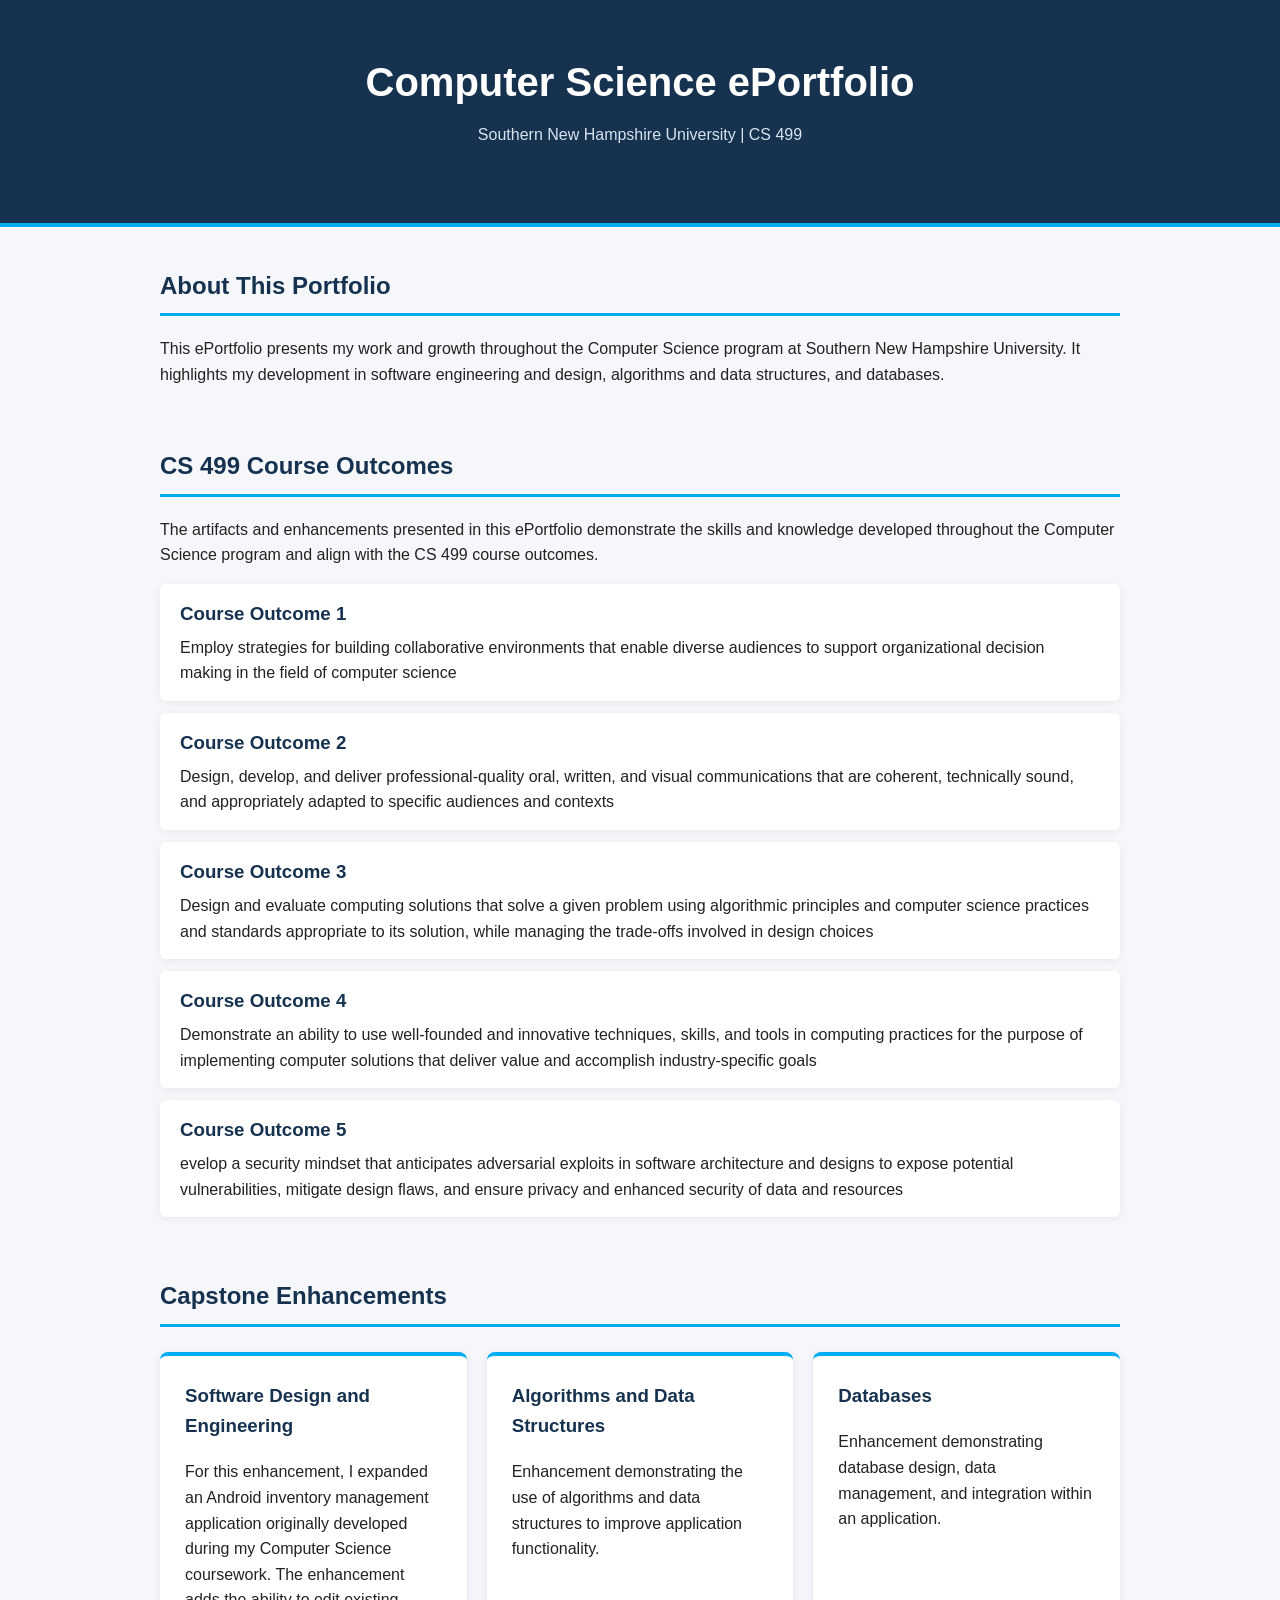
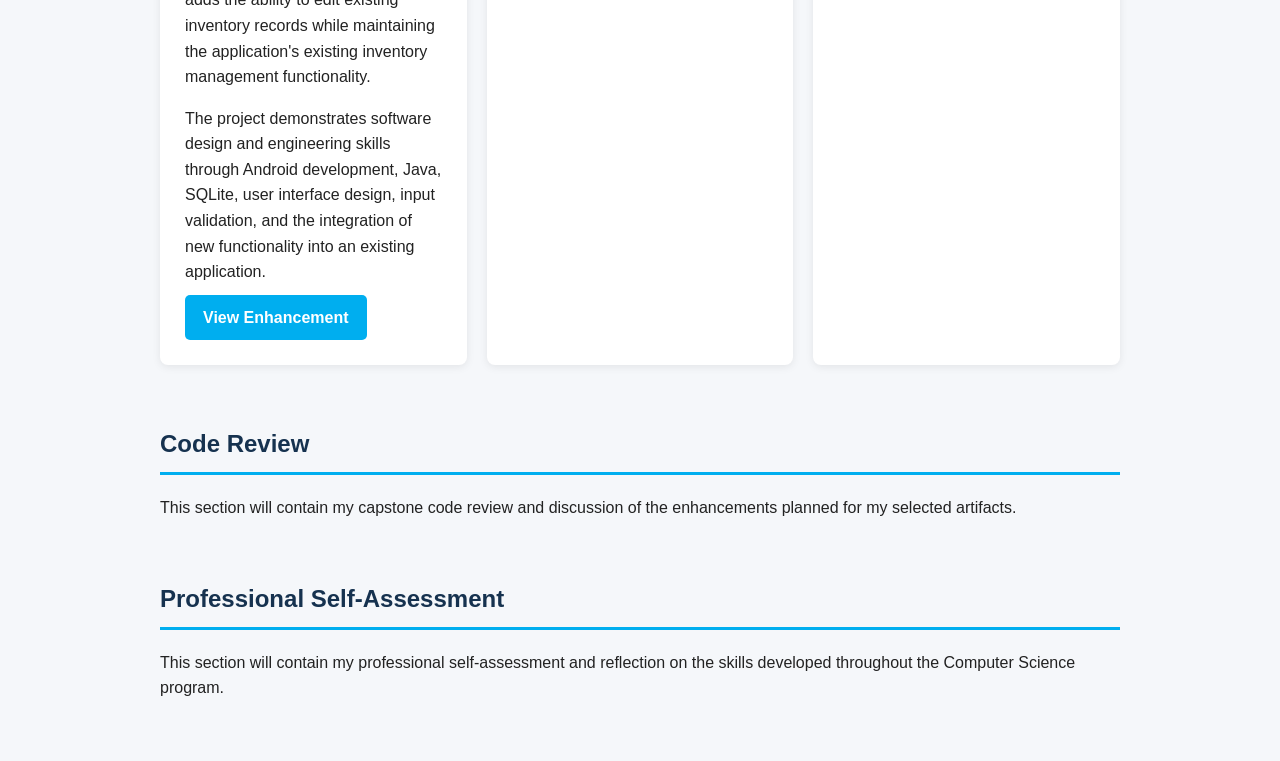
==== commit a7a334eb: "Add CS 499 course outcomes to index.html Added course outcomes section with detailed descriptions." ====
--- a/index.html
+++ b/index.html
@@ -26,6 +26,52 @@
             It highlights my development in software engineering and design,
             algorithms and data structures, and databases.
         </p>
+    </section>
+
+    <section id="outcomes">
+    <h2>CS 499 Course Outcomes</h2>
+    <p>
+        The artifacts and enhancements presented in this ePortfolio
+        demonstrate the skills and knowledge developed throughout the
+        Computer Science program and align with the CS 499 course outcomes.
+    </p>
+    <div class="outcomes-grid">
+        <div class="outcome">
+            <h3>Course Outcome 1</h3>
+            <p>
+                Employ strategies for building collaborative environments that enable diverse audiences to support organizational decision making in the field of computer science
+            </p>
+        </div>
+
+        <div class="outcome">
+            <h3>Course Outcome 2</h3>
+            <p>
+                Design, develop, and deliver professional-quality oral, written, and visual communications that are coherent, technically sound, and appropriately adapted to specific audiences and contexts
+            </p>
+        </div>
+
+        <div class="outcome">
+            <h3>Course Outcome 3</h3>
+            <p>
+                Design and evaluate computing solutions that solve a given problem using algorithmic principles and computer science practices and standards appropriate to its solution, while managing the trade-offs involved in design choices
+            </p>
+        </div>
+
+        <div class="outcome">
+            <h3>Course Outcome 4</h3>
+            <p>
+                Demonstrate an ability to use well-founded and innovative techniques, skills, and tools in computing practices for the purpose of implementing computer solutions that deliver value and accomplish industry-specific goals
+            </p>
+        </div>
+
+        <div class="outcome">
+            <h3>Course Outcome 5</h3>
+            <p>
+                evelop a security mindset that anticipates adversarial exploits in software architecture and designs to expose potential vulnerabilities, mitigate design flaws, and ensure privacy and enhanced security of data and resources
+            </p>
+        </div>
+
+    </div>
     </section>
 
     <section id="enhancements">
--- a/css/style.css
+++ b/css/style.css
@@ -243,15 +243,19 @@
 
 .outcome {
     background-color: white;
-    padding: 20px 25px;
-    margin-bottom: 20px;
+    padding: 15px 20px;
+    margin-bottom: 12px;
     border-radius: 6px;
     box-shadow: 0 2px 8px rgba(0, 0, 0, 0.06);
 }
 
 .outcome h3 {
     color: #16324f;
-    margin-top: 0;
+    margin: 0 0 6px;
+}
+
+.outcome p {
+    margin: 0;
 }
 
 .artifact-links {
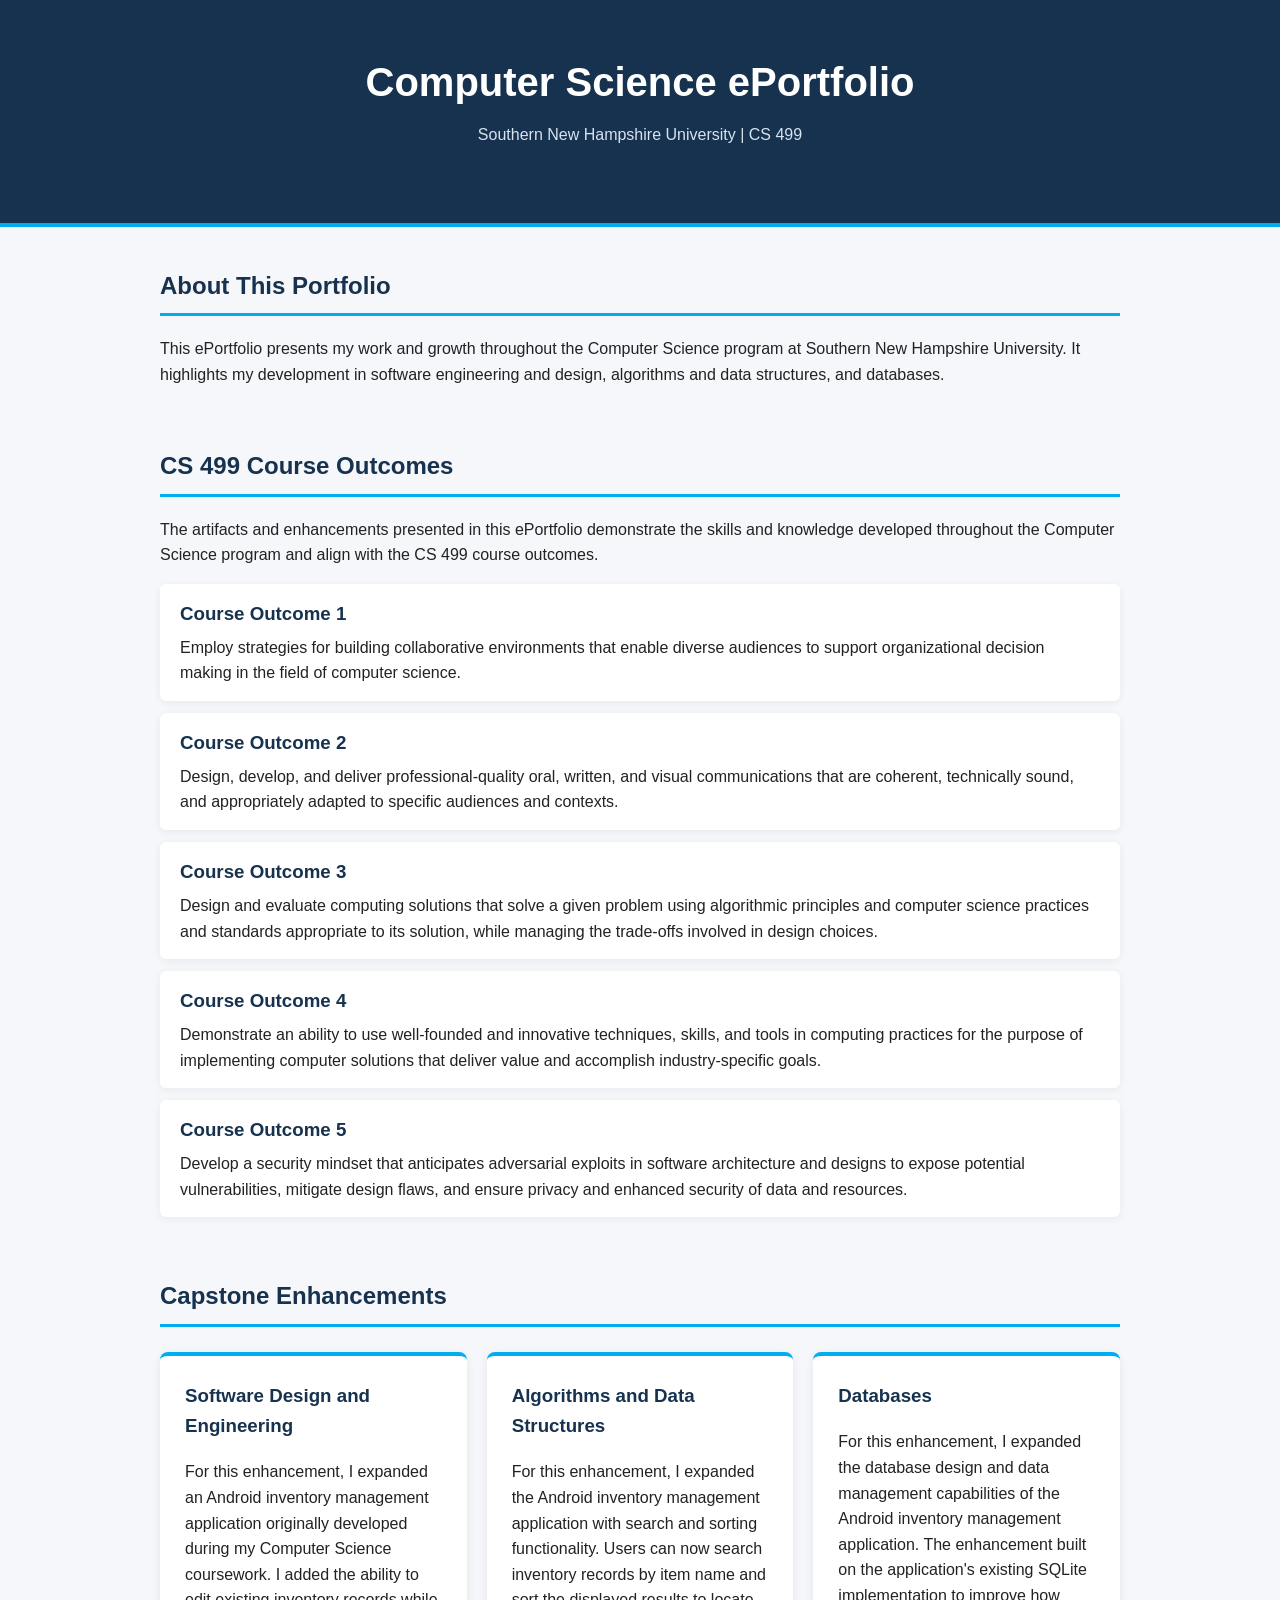
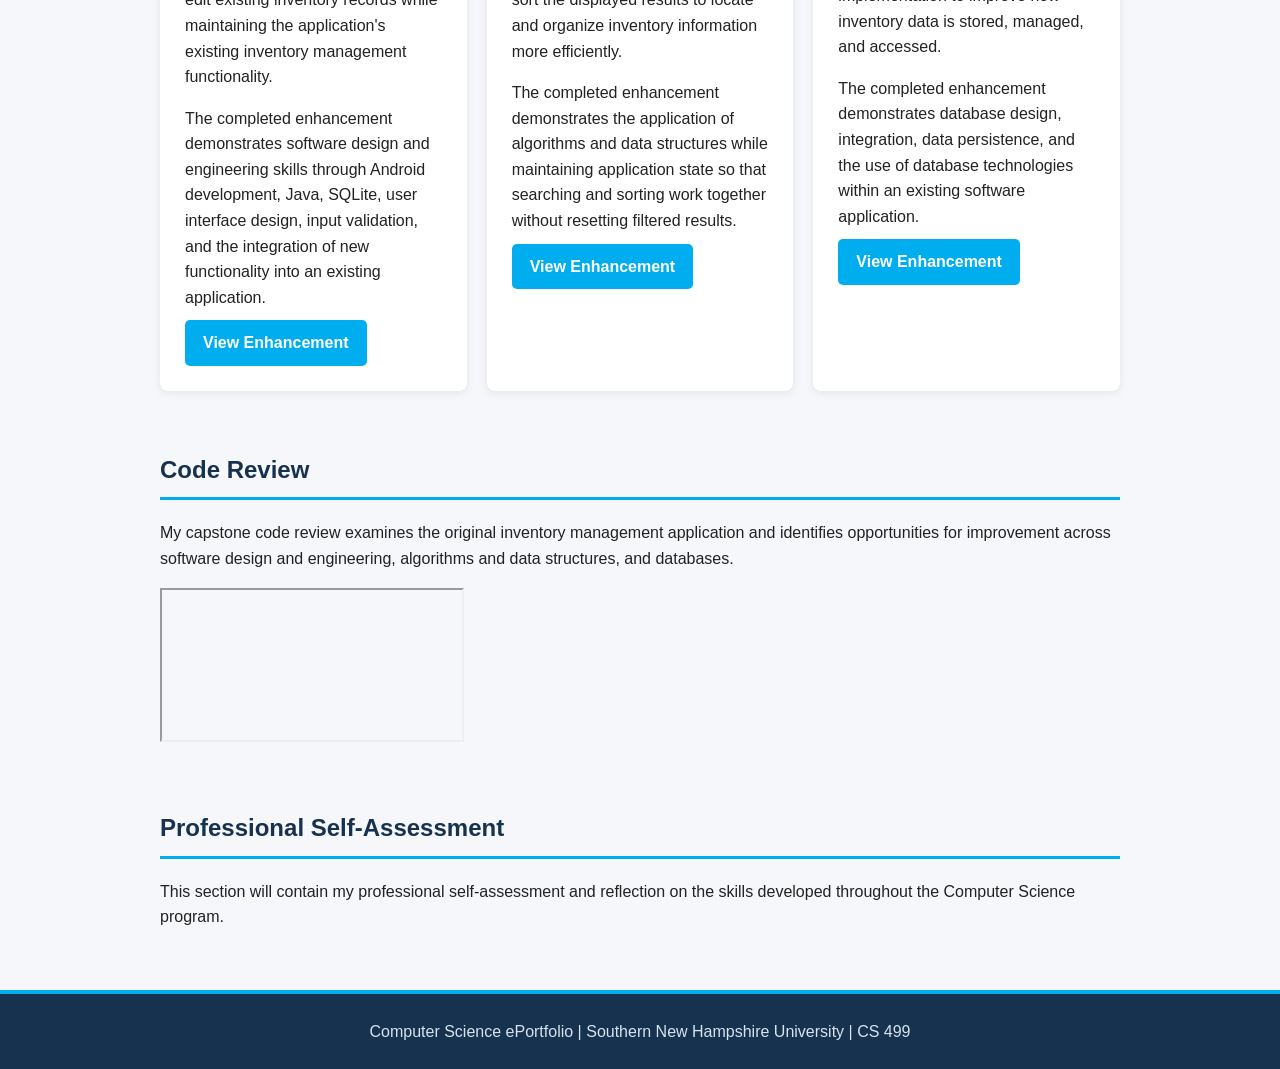
==== commit 0146b5b2: "Add files via upload" ====
--- a/index.html
+++ b/index.html
@@ -1,140 +1,177 @@
-<!DOCTYPE html>
-<html lang="en">
-<head>
-    <meta charset="UTF-8">
-    <meta name="viewport" content="width=device-width, initial-scale=1.0">
-    <title>Computer Science ePortfolio</title>
-    <link rel="stylesheet" href="css/style.css">
-</head>
-<body>
-    <header class="site-header">
-        <div class="header-content">
-            <h1>Computer Science ePortfolio</h1>
-            <p>Southern New Hampshire University | CS 499</p>
-            
-            <nav>
-            </nav>
-        </div>
-    </header>
-
-<main>
-    <section id="about">
-        <h2>About This Portfolio</h2>
-        <p>
-            This ePortfolio presents my work and growth throughout the
-            Computer Science program at Southern New Hampshire University.
-            It highlights my development in software engineering and design,
-            algorithms and data structures, and databases.
-        </p>
-    </section>
-
-    <section id="outcomes">
-    <h2>CS 499 Course Outcomes</h2>
-    <p>
-        The artifacts and enhancements presented in this ePortfolio
-        demonstrate the skills and knowledge developed throughout the
-        Computer Science program and align with the CS 499 course outcomes.
-    </p>
-    <div class="outcomes-grid">
-        <div class="outcome">
-            <h3>Course Outcome 1</h3>
-            <p>
-                Employ strategies for building collaborative environments that enable diverse audiences to support organizational decision making in the field of computer science
-            </p>
-        </div>
-
-        <div class="outcome">
-            <h3>Course Outcome 2</h3>
-            <p>
-                Design, develop, and deliver professional-quality oral, written, and visual communications that are coherent, technically sound, and appropriately adapted to specific audiences and contexts
-            </p>
-        </div>
-
-        <div class="outcome">
-            <h3>Course Outcome 3</h3>
-            <p>
-                Design and evaluate computing solutions that solve a given problem using algorithmic principles and computer science practices and standards appropriate to its solution, while managing the trade-offs involved in design choices
-            </p>
-        </div>
-
-        <div class="outcome">
-            <h3>Course Outcome 4</h3>
-            <p>
-                Demonstrate an ability to use well-founded and innovative techniques, skills, and tools in computing practices for the purpose of implementing computer solutions that deliver value and accomplish industry-specific goals
-            </p>
-        </div>
-
-        <div class="outcome">
-            <h3>Course Outcome 5</h3>
-            <p>
-                evelop a security mindset that anticipates adversarial exploits in software architecture and designs to expose potential vulnerabilities, mitigate design flaws, and ensure privacy and enhanced security of data and resources
-            </p>
-        </div>
-
-    </div>
-    </section>
-
-    <section id="enhancements">
-        <h2>Capstone Enhancements</h2>
-
-        <div class="enhancement-grid">
-            <article class="enhancement-card">
-    <h3>Software Design and Engineering</h3>
-
-    <p>
-        For this enhancement, I expanded an Android inventory management
-        application originally developed during my Computer Science
-        coursework. The enhancement adds the ability to edit existing
-        inventory records while maintaining the application's existing
-        inventory management functionality.
-    </p>
-
-    <p>
-        The project demonstrates software design and engineering skills
-        through Android development, Java, SQLite, user interface design,
-        input validation, and the integration of new functionality into
-        an existing application.
-    </p>
-
-    <a href="software-engineering.html" class="button">
-        View Enhancement
-    </a>
-</article>
-
-            <article class="enhancement-card">
-                <h3>Algorithms and Data Structures</h3>
-                <p>
-                    Enhancement demonstrating the use of algorithms and data
-                    structures to improve application functionality.
-                </p>
-            </article>
-
-            <article class="enhancement-card">
-                <h3>Databases</h3>
-                <p>
-                    Enhancement demonstrating database design, data management,
-                    and integration within an application.
-                </p>
-            </article>
-        </div>
-    </section>
-
-    <section id="code-review">
-        <h2>Code Review</h2>
-        <p>
-            This section will contain my capstone code review and discussion
-            of the enhancements planned for my selected artifacts.
-        </p>
-    </section>
-
-    <section id="self-assessment">
-        <h2>Professional Self-Assessment</h2>
-        <p>
-            This section will contain my professional self-assessment and
-            reflection on the skills developed throughout the Computer Science
-            program.
-        </p>
-    </section>
-</main>
-</body>
-</html>
+<!DOCTYPE html>
+<html lang="en">
+<head>
+    <meta charset="UTF-8">
+    <meta name="viewport" content="width=device-width, initial-scale=1.0">
+    <title>Computer Science ePortfolio</title>
+    <link rel="stylesheet" href="css/style.css">
+</head>
+<body>
+    <header class="site-header">
+        <div class="header-content">
+            <h1>Computer Science ePortfolio</h1>
+            <p>Southern New Hampshire University | CS 499</p>
+        </div>
+    </header>
+
+<main>
+    <section id="about">
+        <h2>About This Portfolio</h2>
+        <p>
+            This ePortfolio presents my work and growth throughout the
+            Computer Science program at Southern New Hampshire University.
+            It highlights my development in software engineering and design,
+            algorithms and data structures, and databases.
+        </p>
+    </section>
+
+    <section id="outcomes">
+    <h2>CS 499 Course Outcomes</h2>
+    <p>
+        The artifacts and enhancements presented in this ePortfolio
+        demonstrate the skills and knowledge developed throughout the
+        Computer Science program and align with the CS 499 course outcomes.
+    </p>
+    <div class="outcomes-grid">
+        <div class="outcome">
+            <h3>Course Outcome 1</h3>
+            <p>
+                Employ strategies for building collaborative environments that enable
+                diverse audiences to support organizational decision making in the field
+                of computer science.
+            </p>
+        </div>
+
+        <div class="outcome">
+            <h3>Course Outcome 2</h3>
+            <p>
+                Design, develop, and deliver professional-quality oral, written, and
+                visual communications that are coherent, technically sound, and appropriately
+                adapted to specific audiences and contexts.
+            </p>
+        </div>
+
+        <div class="outcome">
+            <h3>Course Outcome 3</h3>
+            <p>
+                Design and evaluate computing solutions that solve a given problem
+                using algorithmic principles and computer science practices and
+                standards appropriate to its solution, while managing the trade-offs involved
+                in design choices.
+            </p>
+        </div>
+
+        <div class="outcome">
+            <h3>Course Outcome 4</h3>
+            <p>
+                Demonstrate an ability to use well-founded and innovative techniques,
+                skills, and tools in computing practices for the purpose of implementing
+                computer solutions that deliver value and accomplish industry-specific goals.
+            </p>
+        </div>
+
+        <div class="outcome">
+            <h3>Course Outcome 5</h3>
+            <p>
+                Develop a security mindset that anticipates adversarial exploits in
+                software architecture and designs to expose potential vulnerabilities,
+                mitigate design flaws, and ensure privacy and enhanced security of data
+                and resources.
+            </p>
+        </div>
+
+    </div>
+    </section>
+
+    <section id="enhancements">
+        <h2>Capstone Enhancements</h2>
+
+        <div class="enhancement-grid">
+            <article class="enhancement-card">
+                <h3>Software Design and Engineering</h3>
+                <p>
+                    For this enhancement, I expanded an Android inventory management
+                    application originally developed during my Computer Science
+                    coursework. I added the ability to edit existing inventory records
+                    while maintaining the application's existing inventory management
+                    functionality.
+                </p>
+                <p>
+                    The completed enhancement demonstrates software design and engineering
+                    skills through Android development, Java, SQLite, user interface design,
+                    input validation, and the integration of new functionality into an
+                    existing application.
+                </p>
+                <a href="software-engineering.html" class="button">View Enhancement</a>
+            </article>
+
+            <article class="enhancement-card">
+                <h3>Algorithms and Data Structures</h3>
+                <p>
+                    For this enhancement, I expanded the Android inventory management
+                    application with search and sorting functionality. Users can now search
+                    inventory records by item name and sort the displayed results to locate
+                    and organize inventory information more efficiently.
+                </p>
+                <p>
+                    The completed enhancement demonstrates the application of algorithms
+                    and data structures while maintaining application state so that searching
+                    and sorting work together without resetting filtered results.
+                </p>
+                <a href="algorithms-data-structures.html" class="button">View Enhancement</a>
+            </article>
+
+            <article class="enhancement-card">
+                <h3>Databases</h3>
+                <p>
+                    For this enhancement, I expanded the database design and data
+                    management capabilities of the Android inventory management application.
+                    The enhancement built on the application's existing SQLite implementation
+                    to improve how inventory data is stored, managed, and accessed.
+                </p>
+                <p>
+                    The completed enhancement demonstrates database design, integration,
+                    data persistence, and the use of database technologies within an
+                    existing software application.
+                </p>
+
+                <a href="databases.html" class="button">View Enhancement</a>
+            </article>
+        </div>
+    </section>
+
+    <section id="code-review">
+        <h2>Code Review</h2>
+        <p>
+            My capstone code review examines the original inventory management
+            application and identifies opportunities for improvement across
+            software design and engineering, algorithms and data structures,
+            and databases.
+        </p>
+        
+        <div class="video-container">
+            <iframe src="https://www.youtube.com/embed/sJxHbrLyWZ0" title="CS 499 Capstone Code Review"
+            allow="accelerometer; autoplay; clipboard-write; encrypted-media; gyroscope; picture-in-picture"
+            allowfullscreen>
+            </iframe>
+        </div>
+    </section>
+
+    <section id="self-assessment">
+        <h2>Professional Self-Assessment</h2>
+        <p>
+            This section will contain my professional self-assessment and
+            reflection on the skills developed throughout the Computer Science
+            program.
+        </p>
+    </section>
+</main>
+<footer>
+    <p>
+        Computer Science ePortfolio |
+        Southern New Hampshire University |
+        CS 499
+    </p>
+</footer>
+</body>
+</html>
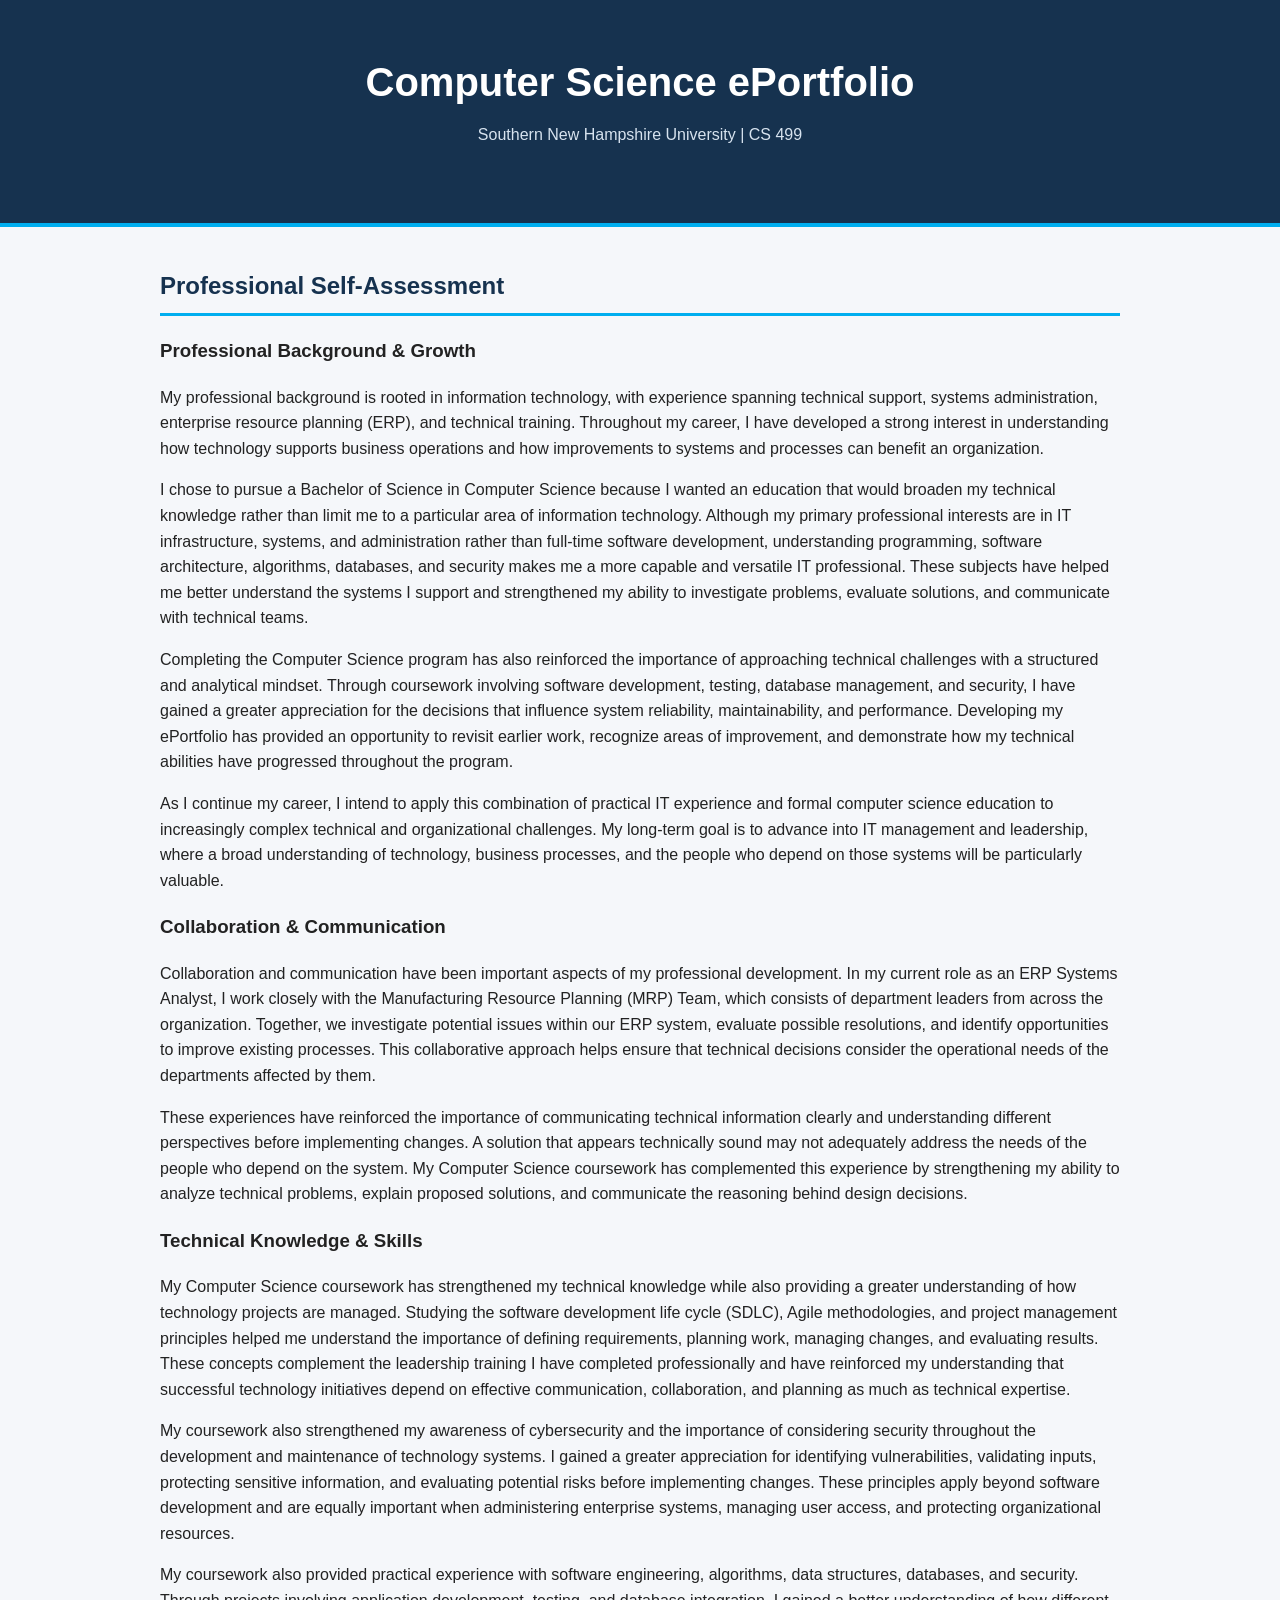
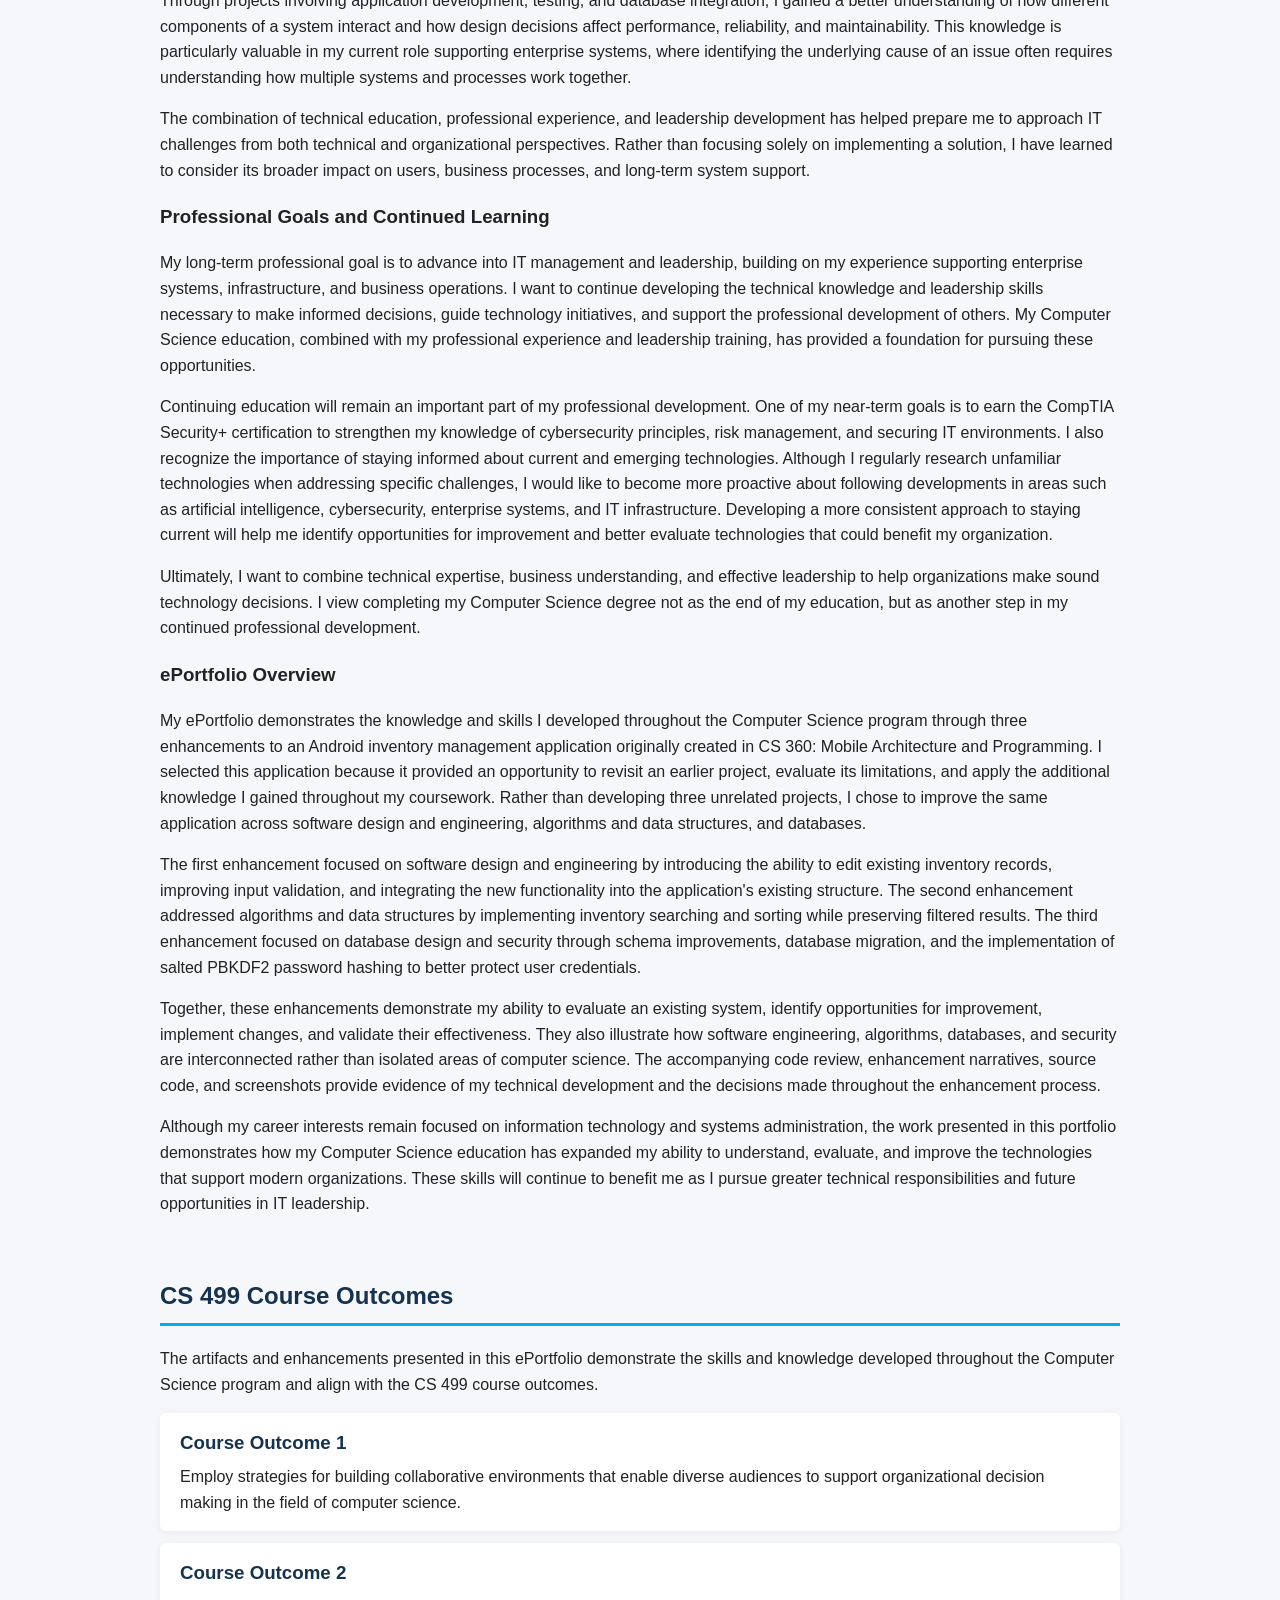
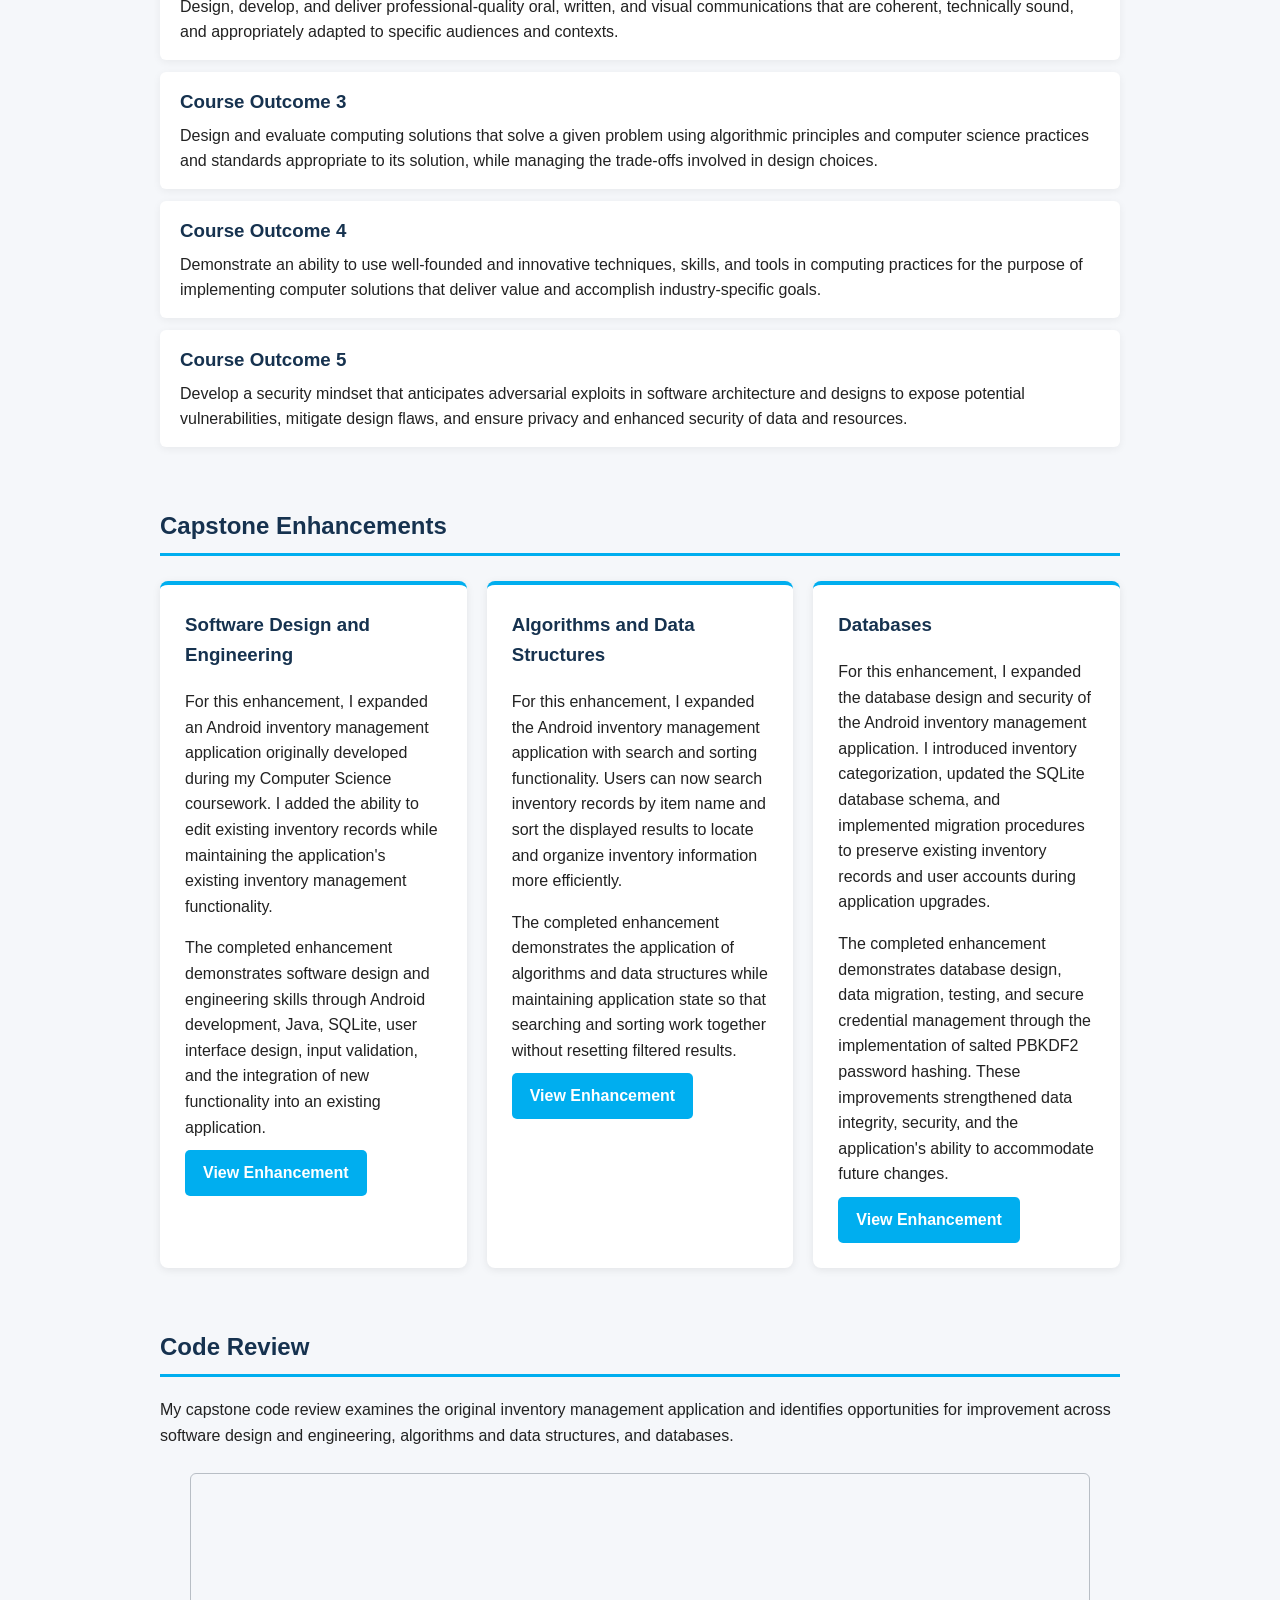
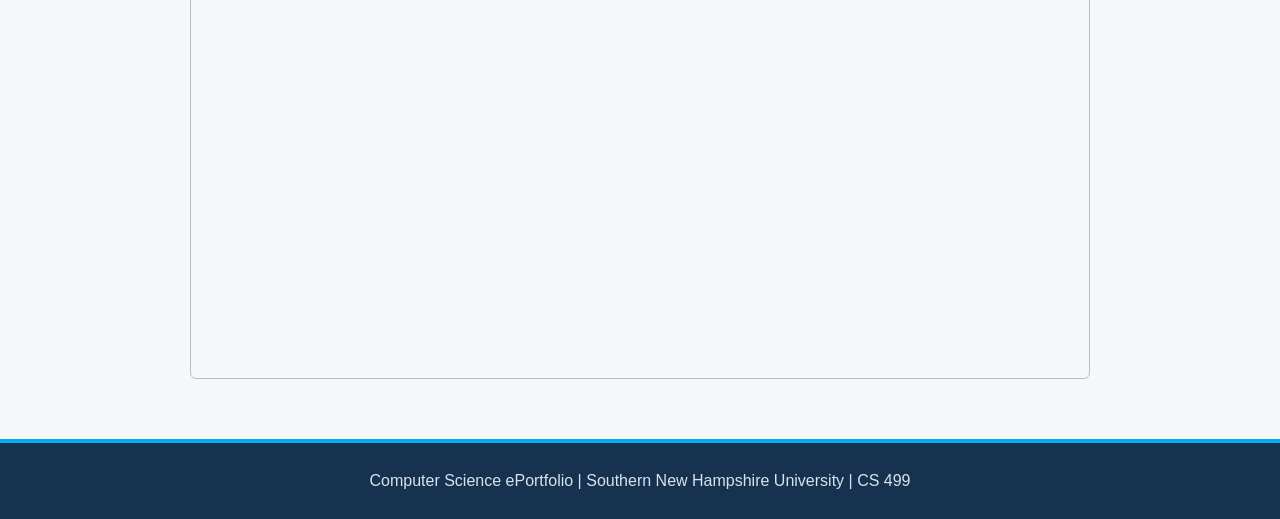
==== commit 7eff8997: "Update index.html" ====
--- a/index.html
+++ b/index.html
@@ -15,13 +15,135 @@
     </header>
 
 <main>
-    <section id="about">
-        <h2>About This Portfolio</h2>
-        <p>
-            This ePortfolio presents my work and growth throughout the
-            Computer Science program at Southern New Hampshire University.
-            It highlights my development in software engineering and design,
-            algorithms and data structures, and databases.
+
+    <section id="self-assessment">
+        <h2>Professional Self-Assessment</h2>
+        <h3>Professional Background & Growth</h3>
+        <p>
+        My professional background is rooted in information technology, with experience spanning technical
+        support, systems administration, enterprise resource planning (ERP), and technical training.
+        Throughout my career, I have developed a strong interest in understanding how technology supports
+        business operations and how improvements to systems and processes can benefit an organization.
+        </p>
+        <p>
+        I chose to pursue a Bachelor of Science in Computer Science because I wanted an education that would
+        broaden my technical knowledge rather than limit me to a particular area of information technology.
+        Although my primary professional interests are in IT infrastructure, systems, and administration
+        rather than full-time software development, understanding programming, software architecture, algorithms,
+        databases, and security makes me a more capable and versatile IT professional. These subjects have helped
+        me better understand the systems I support and strengthened my ability to investigate problems, evaluate
+        solutions, and communicate with technical teams.
+        </p>
+        <p>
+        Completing the Computer Science program has also reinforced the importance of approaching technical
+        challenges with a structured and analytical mindset. Through coursework involving software development,
+        testing, database management, and security, I have gained a greater appreciation for the decisions that
+        influence system reliability, maintainability, and performance. Developing my ePortfolio has provided an
+        opportunity to revisit earlier work, recognize areas of improvement, and demonstrate how my technical
+        abilities have progressed throughout the program.
+        </p>
+        <p>
+        As I continue my career, I intend to apply this combination of practical IT experience and formal computer
+        science education to increasingly complex technical and organizational challenges. My long-term goal is to
+        advance into IT management and leadership, where a broad understanding of technology, business processes,
+        and the people who depend on those systems will be particularly valuable.
+        </p>
+        <h3>Collaboration & Communication</h3>
+        <p>
+        Collaboration and communication have been important aspects of my professional development. In my current
+        role as an ERP Systems Analyst, I work closely with the Manufacturing Resource Planning (MRP) Team, which
+        consists of department leaders from across the organization. Together, we investigate potential issues within
+        our ERP system, evaluate possible resolutions, and identify opportunities to improve existing processes. This
+        collaborative approach helps ensure that technical decisions consider the operational needs of the departments
+        affected by them.
+        </p>
+        <p>
+        These experiences have reinforced the importance of communicating technical information clearly and
+        understanding different perspectives before implementing changes. A solution that appears technically sound may
+        not adequately address the needs of the people who depend on the system. My Computer Science coursework has
+        complemented this experience by strengthening my ability to analyze technical problems, explain proposed
+        solutions, and communicate the reasoning behind design decisions.
+        </p>
+        <h3>Technical Knowledge & Skills</h3>
+        <p>
+        My Computer Science coursework has strengthened my technical knowledge while also providing a greater
+        understanding of how technology projects are managed. Studying the software development life cycle (SDLC),
+        Agile methodologies, and project management principles helped me understand the importance of defining
+        requirements, planning work, managing changes, and evaluating results. These concepts complement the leadership
+        training I have completed professionally and have reinforced my understanding that successful technology
+        initiatives depend on effective communication, collaboration, and planning as much as technical expertise.
+        </p>
+        <p>
+        My coursework also strengthened my awareness of cybersecurity and the importance of considering security
+        throughout the development and maintenance of technology systems. I gained a greater appreciation for
+        identifying vulnerabilities, validating inputs, protecting sensitive information, and evaluating potential
+        risks before implementing changes. These principles apply beyond software development and are equally
+        important when administering enterprise systems, managing user access, and protecting organizational resources.
+        </p>
+        <p>
+        My coursework also provided practical experience with software engineering, algorithms, data structures,
+        databases, and security. Through projects involving application development, testing, and database integration,
+        I gained a better understanding of how different components of a system interact and how design decisions affect
+        performance, reliability, and maintainability. This knowledge is particularly valuable in my current role
+        supporting enterprise systems, where identifying the underlying cause of an issue often requires understanding
+        how multiple systems and processes work together.
+        </p>
+        <p>
+        The combination of technical education, professional experience, and leadership development has helped prepare me
+        to approach IT challenges from both technical and organizational perspectives. Rather than focusing solely on
+        implementing a solution, I have learned to consider its broader impact on users, business processes, and
+        long-term system support.
+        </p>
+        <h3>Professional Goals and Continued Learning</h3>
+        <p>
+        My long-term professional goal is to advance into IT management and leadership, building on my experience
+        supporting enterprise systems, infrastructure, and business operations. I want to continue developing the
+        technical knowledge and leadership skills necessary to make informed decisions, guide technology initiatives,
+        and support the professional development of others. My Computer Science education, combined with my professional
+        experience and leadership training, has provided a foundation for pursuing these opportunities.
+        </p>
+        <p>
+        Continuing education will remain an important part of my professional development. One of my near-term goals is
+        to earn the CompTIA Security+ certification to strengthen my knowledge of cybersecurity principles, risk
+        management, and securing IT environments. I also recognize the importance of staying informed about current and
+        emerging technologies. Although I regularly research unfamiliar technologies when addressing specific challenges,
+        I would like to become more proactive about following developments in areas such as artificial intelligence,
+        cybersecurity, enterprise systems, and IT infrastructure. Developing a more consistent approach to staying current
+        will help me identify opportunities for improvement and better evaluate technologies that could benefit my organization.
+        </p>
+        <p>
+        Ultimately, I want to combine technical expertise, business understanding, and effective leadership to help
+        organizations make sound technology decisions. I view completing my Computer Science degree not as the end of my
+        education, but as another step in my continued professional development.
+        </p>
+        <h3>ePortfolio Overview</h3>
+        <p>
+        My ePortfolio demonstrates the knowledge and skills I developed throughout the Computer Science program through
+        three enhancements to an Android inventory management application originally created in CS 360: Mobile Architecture
+        and Programming. I selected this application because it provided an opportunity to revisit an earlier project,
+        evaluate its limitations, and apply the additional knowledge I gained throughout my coursework. Rather than developing
+        three unrelated projects, I chose to improve the same application across software design and engineering, algorithms
+        and data structures, and databases.
+        </p>
+        <p>
+        The first enhancement focused on software design and engineering by introducing the ability to edit existing inventory
+        records, improving input validation, and integrating the new functionality into the application's existing structure.
+        The second enhancement addressed algorithms and data structures by implementing inventory searching and sorting while
+        preserving filtered results. The third enhancement focused on database design and security through schema improvements,
+        database migration, and the implementation of salted PBKDF2 password hashing to better protect user credentials.
+        </p>
+        <p>
+        Together, these enhancements demonstrate my ability to evaluate an existing system, identify opportunities for
+        improvement, implement changes, and validate their effectiveness. They also illustrate how software engineering,
+        algorithms, databases, and security are interconnected rather than isolated areas of computer science. The accompanying
+        code review, enhancement narratives, source code, and screenshots provide evidence of my technical development and the
+        decisions made throughout the enhancement process.
+        </p>
+        <p>
+        Although my career interests remain focused on information technology and systems administration, the work presented
+        in this portfolio demonstrates how my Computer Science education has expanded my ability to understand, evaluate, and
+        improve the technologies that support modern organizations. These skills will continue to benefit me as I pursue
+        greater technical responsibilities and future opportunities in IT leadership.
         </p>
     </section>
 
@@ -124,17 +246,17 @@
             <article class="enhancement-card">
                 <h3>Databases</h3>
                 <p>
-                    For this enhancement, I expanded the database design and data
-                    management capabilities of the Android inventory management application.
-                    The enhancement built on the application's existing SQLite implementation
-                    to improve how inventory data is stored, managed, and accessed.
-                </p>
-                <p>
-                    The completed enhancement demonstrates database design, integration,
-                    data persistence, and the use of database technologies within an
-                    existing software application.
-                </p>
-
+                For this enhancement, I expanded the database design and security of the Android
+                inventory management application. I introduced inventory categorization, updated
+                the SQLite database schema, and implemented migration procedures to preserve
+                existing inventory records and user accounts during application upgrades.
+                </p>
+                <p>
+                The completed enhancement demonstrates database design, data migration, testing,
+                and secure credential management through the implementation of salted PBKDF2
+                password hashing. These improvements strengthened data integrity, security, and
+                the application's ability to accommodate future changes.
+                </p>
                 <a href="databases.html" class="button">View Enhancement</a>
             </article>
         </div>
@@ -157,14 +279,6 @@
         </div>
     </section>
 
-    <section id="self-assessment">
-        <h2>Professional Self-Assessment</h2>
-        <p>
-            This section will contain my professional self-assessment and
-            reflection on the skills developed throughout the Computer Science
-            program.
-        </p>
-    </section>
 </main>
 <footer>
     <p>
--- a/css/style.css
+++ b/css/style.css
@@ -1,341 +1,389 @@
-* {
-    box-sizing: border-box;
-}
-
-html {
-    scroll-behavior: smooth;
-}
-
-body {
-    margin: 0;
-    font-family: Arial, Helvetica, sans-serif;
-    line-height: 1.6;
-    color: #222;
-    background-color: #f5f7fa;
-}
-
-
-/* ================================
-   Header
-   ================================ */
-
-.site-header {
-    background-color: #16324f;
-    color: white;
-    padding: 50px 20px;
-    text-align: center;
-    border-bottom: 4px solid #00AEEF;
-}
-
-.header-content {
-    max-width: 1000px;
-    margin: 0 auto;
-}
-
-.site-header h1 {
-    margin: 0;
-    font-size: 2.5rem;
-}
-
-.site-header p {
-    margin: 8px 0 25px;
-    color: #d7e3ef;
-}
-
-
-/* ================================
-   Navigation
-   ================================ */
-
-nav {
-    display: flex;
-    justify-content: center;
-    gap: 30px;
-    flex-wrap: wrap;
-}
-
-nav a {
-    color: white;
-    text-decoration: none;
-    font-weight: bold;
-    transition: color 0.2s ease;
-}
-
-nav a:hover {
-    color: #00AEEF;
-}
-
-
-/* ================================
-   Main Content
-   ================================ */
-
-main {
-    max-width: 1000px;
-    margin: 40px auto;
-    padding: 0 20px;
-}
-
-section {
-    margin-bottom: 60px;
-    scroll-margin-top: 20px;
-}
-
-section h2 {
-    color: #16324f;
-    border-bottom: 3px solid #00AEEF;
-    padding-bottom: 8px;
-    margin-bottom: 20px;
-}
-
-
-/* ================================
-   Enhancement Cards
-   ================================ */
-
-.enhancement-grid {
-    display: grid;
-    grid-template-columns: repeat(3, 1fr);
-    gap: 20px;
-    margin-top: 25px;
-}
-
-.enhancement-card {
-    background-color: white;
-    padding: 25px;
-    border-radius: 8px;
-    border-top: 4px solid #00AEEF;
-    box-shadow: 0 2px 8px rgba(0, 0, 0, 0.08);
-    transition:
-        transform 0.2s ease,
-        box-shadow 0.2s ease;
-}
-
-.enhancement-card:hover {
-    transform: translateY(-4px);
-    box-shadow: 0 6px 16px rgba(0, 0, 0, 0.12);
-}
-
-.enhancement-card h3 {
-    margin-top: 0;
-    color: #16324f;
-}
-
-.enhancement-card p {
-    margin-bottom: 0;
-}
-
-
-/* ================================
-   Links
-   ================================ */
-
-main a {
-    color: #007fae;
-    text-decoration: none;
-}
-
-main a:hover {
-    color: #00AEEF;
-    text-decoration: underline;
-}
-
-
-/* ================================
-   Buttons
-   ================================ */
-
-.button {
-    display: inline-block;
-    background-color: #00AEEF;
-    color: #ffffff;
-    padding: 10px 18px;
-    margin-top: 10px;
-    border-radius: 5px;
-    text-decoration: none;
-    font-weight: bold;
-    transition:
-        background-color 0.2s ease,
-        transform 0.2s ease;
-}
-
-.button:hover {
-    background-color: #008fc4;
-    color: #ffffff;
-    text-decoration: none;
-    transform: translateY(-2px);
-}
-
-
-/* ================================
-   Footer
-   ================================ */
-
-footer {
-    background-color: #16324f;
-    color: #d7e3ef;
-    text-align: center;
-    padding: 25px 20px;
-    margin-top: 60px;
-    border-top: 4px solid #00AEEF;
-}
-
-footer p {
-    margin: 0;
-}
-
-
-/* ================================
-   Mobile / Responsive Layout
-   ================================ */
-
-@media (max-width: 750px) {
-
-    .site-header {
-        padding: 35px 20px;
-    }
-
-    .site-header h1 {
-        font-size: 2rem;
-    }
-
-    nav {
-        gap: 15px;
-    }
-
-    .enhancement-grid {
-        grid-template-columns: 1fr;
-    }
-
-    main {
-        margin-top: 30px;
-    }
-}
-
-/* ================================
-   Artifact Page
-   ================================ */
-
-.skills-grid {
-    display: grid;
-    grid-template-columns: repeat(2, 1fr);
-    gap: 20px;
-    margin-top: 25px;
-}
-
-.skill-item {
-    background-color: white;
-    padding: 20px;
-    border-left: 4px solid #00AEEF;
-    border-radius: 6px;
-    box-shadow: 0 2px 8px rgba(0, 0, 0, 0.06);
-}
-
-.skill-item h3 {
-    color: #16324f;
-    margin-top: 0;
-    margin-bottom: 8px;
-}
-
-.skill-item p {
-    margin-bottom: 0;
-}
-
-.outcome {
-    background-color: white;
-    padding: 15px 20px;
-    margin-bottom: 12px;
-    border-radius: 6px;
-    box-shadow: 0 2px 8px rgba(0, 0, 0, 0.06);
-}
-
-.outcome h3 {
-    color: #16324f;
-    margin: 0 0 6px;
-}
-
-.outcome p {
-    margin: 0;
-}
-
-.artifact-links {
-    display: flex;
-    gap: 15px;
-    flex-wrap: wrap;
-    margin-top: 20px;
-}
-
-.portfolio-return {
-    text-align: center;
-    margin-top: 70px;
-}
-
-@media (max-width: 750px) {
-
-    .skills-grid {
-        grid-template-columns: 1fr;
-    }
-}
-
-/* ================================
-   Application Screenshots
-   ================================ */
-
-.screenshot-grid {
-    display: grid;
-    grid-template-columns: repeat(3, minmax(0, 1fr));
-    gap: 25px;
-    margin-top: 30px;
-    align-items: start;
-}
-
-.screenshot-card {
-    margin: 0;
-    background-color: white;
-    padding: 15px;
-    border-radius: 8px;
-    border-top: 4px solid #00AEEF;
-    box-shadow: 0 2px 8px rgba(0, 0, 0, 0.08);
-}
-
-.screenshot-card img {
-    display: block;
-    width: 100%;
-    max-width: 260px;
-    height: auto;
-    margin: 0 auto;
-
-    border: 2px solid #b8bec5;
-    padding: 2px;
-    background-color: #ffffff;
-    border-radius: 4px;
-}
-
-.screenshot-card figcaption {
-    padding: 15px 5px 5px;
-    font-size: 0.95rem;
-    line-height: 1.5;
-}
-
-.screenshot-card figcaption strong {
-    display: block;
-    color: #16324f;
-    font-size: 1.05rem;
-    margin-bottom: 5px;
-}
-
-@media (max-width: 750px) {
-    .screenshot-grid {
-        grid-template-columns: 1fr;
-    }
-
-    .screenshot-card {
-        max-width: 450px;
-        margin-left: auto;
-        margin-right: auto;
-    }
-
-    .screenshot-card img {
-        max-width: 300px;
-    }
-}
+* {
+    box-sizing: border-box;
+}
+
+html {
+    scroll-behavior: smooth;
+}
+
+body {
+    margin: 0;
+    font-family: Arial, Helvetica, sans-serif;
+    line-height: 1.6;
+    color: #222;
+    background-color: #f5f7fa;
+}
+
+
+/* ================================
+   Header
+   ================================ */
+
+.site-header {
+    background-color: #16324f;
+    color: white;
+    padding: 50px 20px;
+    text-align: center;
+    border-bottom: 4px solid #00AEEF;
+}
+
+.header-content {
+    max-width: 1000px;
+    margin: 0 auto;
+}
+
+.site-header h1 {
+    margin: 0;
+    font-size: 2.5rem;
+}
+
+.site-header p {
+    margin: 8px 0 25px;
+    color: #d7e3ef;
+}
+
+
+/* ================================
+   Navigation
+   ================================ */
+
+nav {
+    display: flex;
+    justify-content: center;
+    gap: 30px;
+    flex-wrap: wrap;
+}
+
+nav a {
+    color: white;
+    text-decoration: none;
+    font-weight: bold;
+    transition: color 0.2s ease;
+}
+
+nav a:hover {
+    color: #00AEEF;
+}
+
+
+/* ================================
+   Main Content
+   ================================ */
+
+main {
+    max-width: 1000px;
+    margin: 40px auto;
+    padding: 0 20px;
+}
+
+section {
+    margin-bottom: 60px;
+    scroll-margin-top: 20px;
+}
+
+section h2 {
+    color: #16324f;
+    border-bottom: 3px solid #00AEEF;
+    padding-bottom: 8px;
+    margin-bottom: 20px;
+}
+
+
+/* ================================
+   Enhancement Cards
+   ================================ */
+
+.enhancement-grid {
+    display: grid;
+    grid-template-columns: repeat(3, 1fr);
+    gap: 20px;
+    margin-top: 25px;
+}
+
+.enhancement-card {
+    background-color: white;
+    padding: 25px;
+    border-radius: 8px;
+    border-top: 4px solid #00AEEF;
+    box-shadow: 0 2px 8px rgba(0, 0, 0, 0.08);
+    transition:
+        transform 0.2s ease,
+        box-shadow 0.2s ease;
+}
+
+.enhancement-card:hover {
+    transform: translateY(-4px);
+    box-shadow: 0 6px 16px rgba(0, 0, 0, 0.12);
+}
+
+.enhancement-card h3 {
+    margin-top: 0;
+    color: #16324f;
+}
+
+.enhancement-card p {
+    margin-bottom: 0;
+}
+
+
+/* ================================
+   Links
+   ================================ */
+
+main a {
+    color: #007fae;
+    text-decoration: none;
+}
+
+main a:hover {
+    color: #00AEEF;
+    text-decoration: underline;
+}
+
+
+/* ================================
+   Buttons
+   ================================ */
+
+.button {
+    display: inline-block;
+    background-color: #00AEEF;
+    color: #ffffff;
+    padding: 10px 18px;
+    margin-top: 10px;
+    border-radius: 5px;
+    text-decoration: none;
+    font-weight: bold;
+    transition:
+        background-color 0.2s ease,
+        transform 0.2s ease;
+}
+
+.button:hover {
+    background-color: #008fc4;
+    color: #ffffff;
+    text-decoration: none;
+    transform: translateY(-2px);
+}
+
+
+/* ================================
+   Footer
+   ================================ */
+
+footer {
+    background-color: #16324f;
+    color: #d7e3ef;
+    text-align: center;
+    padding: 25px 20px;
+    margin-top: 60px;
+    border-top: 4px solid #00AEEF;
+}
+
+footer p {
+    margin: 0;
+}
+
+
+/* ================================
+   Mobile / Responsive Layout
+   ================================ */
+
+@media (max-width: 750px) {
+
+    .site-header {
+        padding: 35px 20px;
+    }
+
+    .site-header h1 {
+        font-size: 2rem;
+    }
+
+    nav {
+        gap: 15px;
+    }
+
+    .enhancement-grid {
+        grid-template-columns: 1fr;
+    }
+
+    main {
+        margin-top: 30px;
+    }
+}
+
+/* ================================
+   Artifact Page
+   ================================ */
+
+.skills-grid {
+    display: grid;
+    grid-template-columns: repeat(2, 1fr);
+    gap: 20px;
+    margin-top: 25px;
+}
+
+.skill-item {
+    background-color: white;
+    padding: 20px;
+    border-left: 4px solid #00AEEF;
+    border-radius: 6px;
+    box-shadow: 0 2px 8px rgba(0, 0, 0, 0.06);
+}
+
+.skill-item h3 {
+    color: #16324f;
+    margin-top: 0;
+    margin-bottom: 8px;
+}
+
+.skill-item p {
+    margin-bottom: 0;
+}
+
+.outcome {
+    background-color: white;
+    padding: 15px 20px;
+    margin-bottom: 12px;
+    border-radius: 6px;
+    box-shadow: 0 2px 8px rgba(0, 0, 0, 0.06);
+}
+
+.outcome h3 {
+    color: #16324f;
+    margin: 0 0 6px;
+}
+
+.outcome p {
+    margin: 0;
+}
+
+.artifact-links {
+    display: flex;
+    gap: 15px;
+    flex-wrap: wrap;
+    margin-top: 20px;
+}
+
+.portfolio-return {
+    text-align: center;
+    margin-top: 70px;
+}
+
+@media (max-width: 750px) {
+
+    .skills-grid {
+        grid-template-columns: 1fr;
+    }
+}
+
+/* ================================
+   Application Screenshots
+   ================================ */
+
+.screenshot-grid {
+    display: grid;
+    grid-template-columns: repeat(3, minmax(0, 1fr));
+    gap: 25px;
+    margin-top: 30px;
+    align-items: start;
+}
+
+.screenshot-card {
+    margin: 0;
+    background-color: white;
+    padding: 15px;
+    border-radius: 8px;
+    border-top: 4px solid #00AEEF;
+    box-shadow: 0 2px 8px rgba(0, 0, 0, 0.08);
+}
+
+.screenshot-card img {
+    display: block;
+    width: 100%;
+    max-width: 260px;
+    height: auto;
+    margin: 0 auto;
+
+    border: 2px solid #b8bec5;
+    padding: 2px;
+    background-color: #ffffff;
+    border-radius: 4px;
+}
+
+.screenshot-card figcaption {
+    padding: 15px 5px 5px;
+    font-size: 0.95rem;
+    line-height: 1.5;
+}
+
+.screenshot-card figcaption strong {
+    display: block;
+    color: #16324f;
+    font-size: 1.05rem;
+    margin-bottom: 5px;
+}
+
+@media (max-width: 750px) {
+
+    .screenshot-grid {
+        grid-template-columns: 1fr;
+    }
+
+    .screenshot-card {
+        max-width: 450px;
+        margin-left: auto;
+        margin-right: auto;
+    }
+
+    .screenshot-card img {
+        max-width: 300px;
+    }
+}
+
+/* ================================
+   Code Review Video
+   ================================ */
+
+.video-container {
+    width: 100%;
+    max-width: 900px;
+    margin: 25px auto 0;
+    aspect-ratio: 16 / 9;
+}
+
+.video-container iframe {
+    display: block;
+    width: 100%;
+    height: 100%;
+    border: 1px solid #b8bec5;
+    border-radius: 6px;
+}
+
+/* Screenshot lightbox */
+.screenshot-card img {
+    cursor: zoom-in;
+}
+
+.lightbox {
+    display: none;
+    position: fixed;
+    inset: 0;
+    z-index: 9999;
+    background: rgba(0, 0, 0, 0.85);
+    align-items: center;
+    justify-content: center;
+    padding: 20px;
+}
+
+.lightbox.active {
+    display: flex;
+}
+
+.lightbox img {
+    max-width: 95%;
+    max-height: 90vh;
+    object-fit: contain;
+    border-radius: 6px;
+    cursor: zoom-out;
+}
